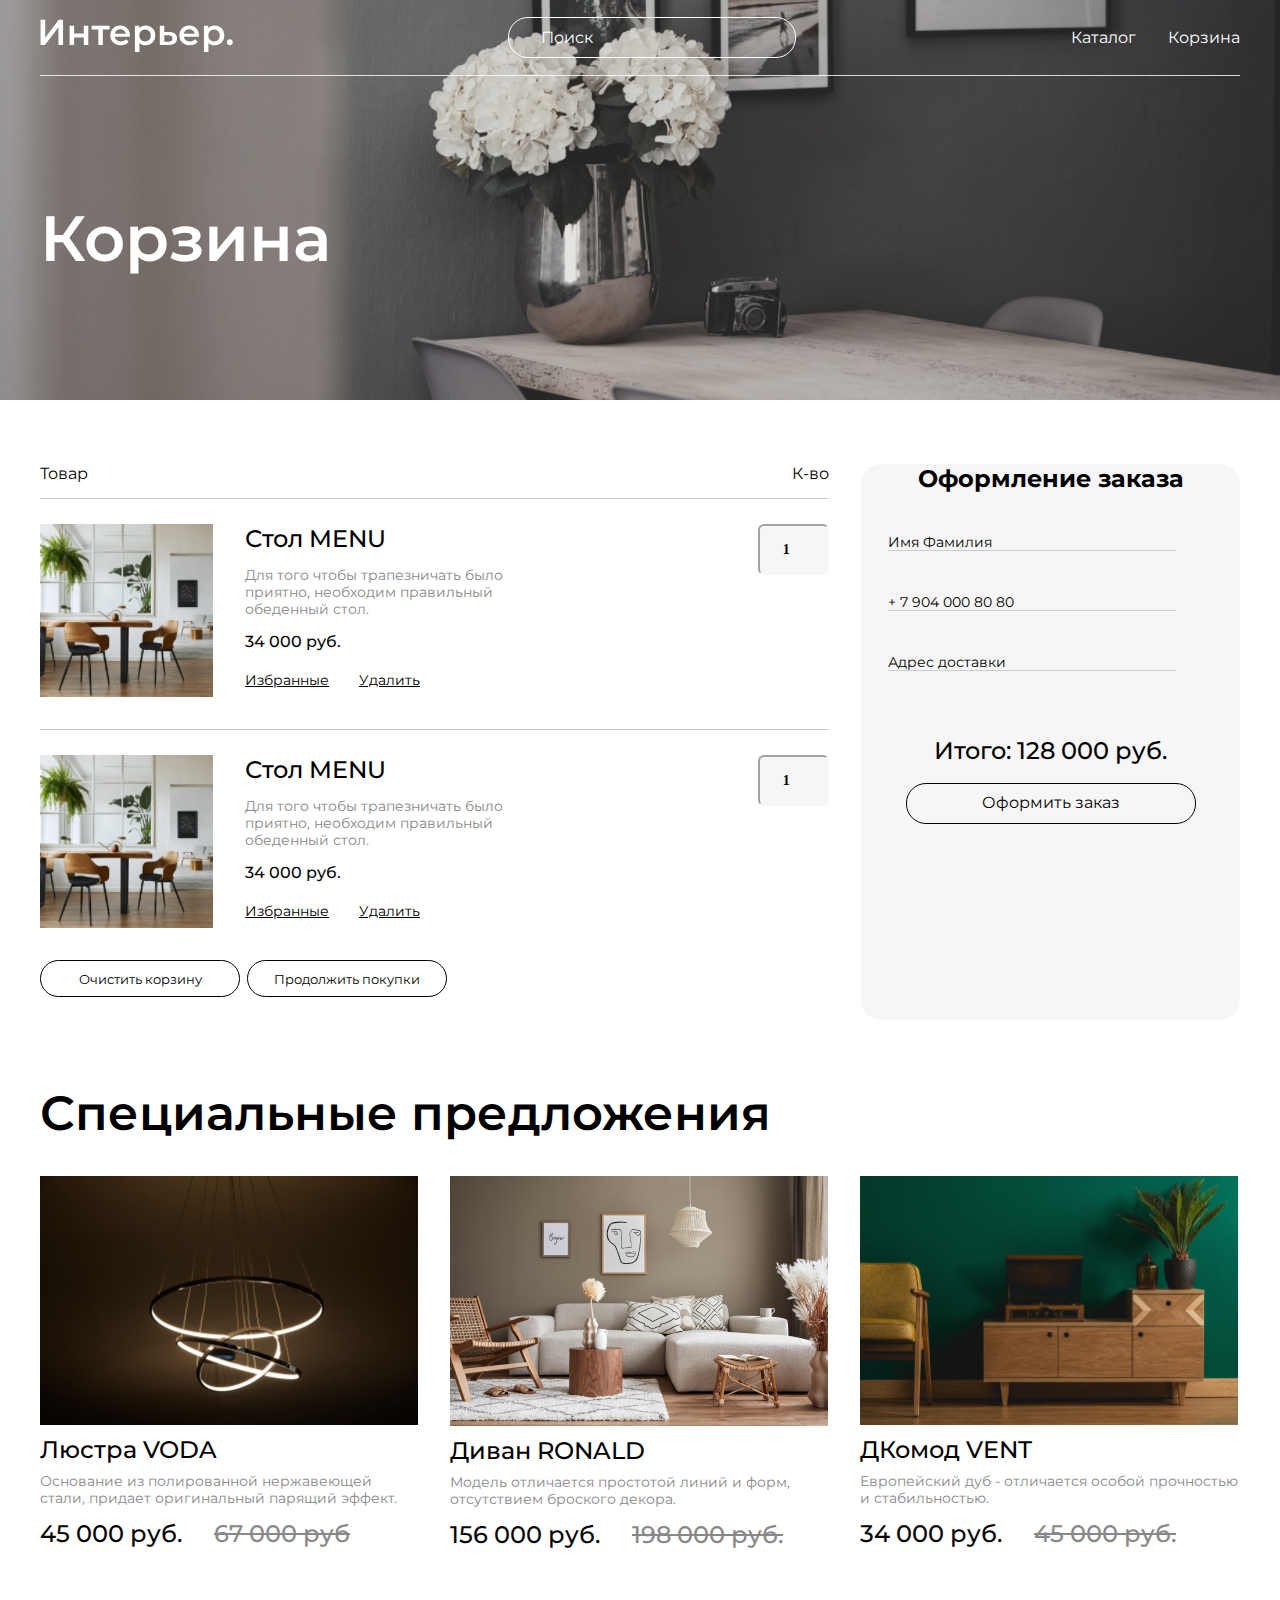
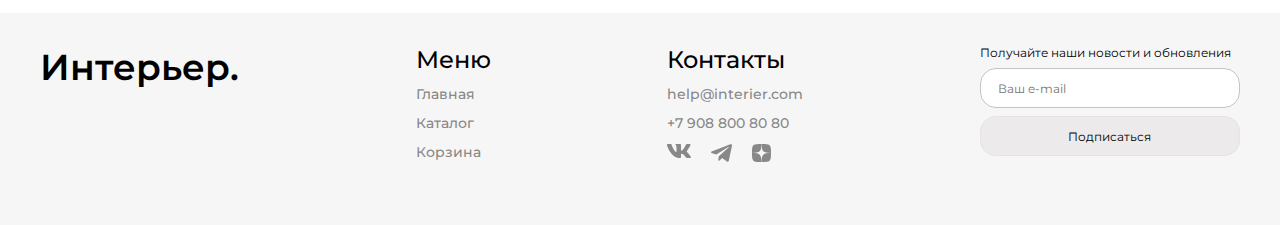
==== cart.html @ f1b08f19 "site1" ====
<!DOCTYPE html>
<html lang="en">
<head>
  <meta charset="UTF-8">
  <meta name="viewport" content="width=device-width, initial-scale=1.0">
  <title>Мой сайт</title>
  <link rel="preconnect" href="https://fonts.googleapis.com">
<link rel="preconnect" href="https://fonts.gstatic.com" crossorigin>
<link href="https://fonts.googleapis.com/css2?family=Montserrat:ital,wght@0,100..900;1,100..900&display=swap" rel="stylesheet">
  <link rel="stylesheet" href="style.css">
</head>
<body>
  <div class="top-cart center">     
    <header class="header"> 
    <a class="logo" href="index.html"><img src="img/logo.svg" alt="logo"></a> 
    <input placeholder="Поиск" class="header__input" type="text"> 
    <nav>
        <ul class="top__menu">
            <li><a class="menu__link" href="catalog.html">Каталог</a></li>
            <li><a class="menu__link" href="cart.html">Корзина</a></li>
        </ul>
    </nav>
    <div class="menu-mobile">
      <a href="#"><svg width="20" height="19" viewBox="0 0 20 19" fill="none" xmlns="http://www.w3.org/2000/svg">
        <g clip-path="url(#clip0_310_627)">
        <path d="M5.7515 2.99141C4.59282 4.14838 3.91891 5.70363 3.86709 7.34023C3.81528 8.97682 4.38946 10.5716 5.47264 11.7995C6.55581 13.0275 8.06645 13.7962 9.69672 13.9491C11.2973 14.0991 12.8949 13.6444 14.1757 12.6766L17.5069 16.0085L17.5069 16.0085C17.5897 16.0914 17.6881 16.1571 17.7963 16.2019C17.9046 16.2468 18.0206 16.2698 18.1377 16.2698C18.2549 16.2698 18.3709 16.2468 18.4791 16.2019C18.5873 16.1571 18.6857 16.0914 18.7685 16.0085C18.8514 15.9257 18.9171 15.8274 18.9619 15.7191C19.0068 15.6109 19.0298 15.4949 19.0298 15.3777C19.0298 15.2606 19.0068 15.1446 18.9619 15.0363C18.9171 14.9281 18.8514 14.8298 18.7685 14.7469L18.7685 14.7469L15.4368 11.416C16.4021 10.135 16.8547 8.53846 16.7038 6.93943C16.5501 5.31054 15.7816 3.80139 14.5547 2.719C13.3277 1.63662 11.7345 1.06232 10.0992 1.11292C8.46381 1.16352 6.90917 1.83523 5.7515 2.99141ZM5.7515 2.99141L5.82216 3.06217L5.7515 2.99141ZM13.5895 4.25366C14.0271 4.68416 14.3751 5.19703 14.6135 5.76269C14.8518 6.32835 14.9758 6.93561 14.9783 7.54944C14.9808 8.16327 14.8618 8.77152 14.628 9.3391C14.3943 9.90669 14.0505 10.4224 13.6164 10.8564C13.1824 11.2905 12.6667 11.6343 12.0991 11.868C11.5315 12.1018 10.9233 12.2208 10.3094 12.2183C9.6956 12.2158 9.08834 12.0918 8.52268 11.8535C7.95702 11.6151 7.44415 11.2671 7.01365 10.8295C6.15334 9.95509 5.67341 8.77613 5.6784 7.54944C5.6834 6.32275 6.17291 5.14773 7.04032 4.28033C7.90772 3.41292 9.08274 2.92341 10.3094 2.91841C11.5361 2.91342 12.7151 3.39335 13.5895 4.25366Z" fill="white" stroke="white" stroke-width="0.2"/>
        </g>
        <defs>
        <clipPath id="clip0_310_627">
        <rect width="19" height="19" fill="white" transform="translate(0.800537)"/>
        </clipPath>
        </defs>
        </svg>
        </a>
      <a href="catalog.html"><svg width="20" height="21" viewBox="0 0 20 21" fill="none" xmlns="http://www.w3.org/2000/svg">
        <rect x="0.800537" y="0.900024" width="4.57143" height="4.57143" fill="white"/>
        <rect x="0.800537" y="8.21436" width="4.57143" height="4.57143" fill="white"/>
        <rect x="0.800537" y="15.5286" width="4.57143" height="4.57143" fill="white"/>
        <rect x="8.11401" y="8.21436" width="4.57143" height="4.57143" fill="white"/>
        <rect x="8.11401" y="15.5286" width="4.57143" height="4.57143" fill="white"/>
        <rect x="8.11401" y="0.900024" width="4.57143" height="4.57143" fill="white"/>
        <rect x="15.4285" y="8.21436" width="4.57143" height="4.57143" fill="white"/>
        <rect x="15.4285" y="15.5286" width="4.57143" height="4.57143" fill="white"/>
        <rect x="15.4285" y="0.900024" width="4.57143" height="4.57143" fill="white"/>
        </svg>
        </a>
      <a href="cart.html"><svg width="25" height="25" viewBox="0 0 25 25" fill="none" xmlns="http://www.w3.org/2000/svg">
        <path d="M14.5834 20.8333C15.1359 20.8333 15.6658 20.6138 16.0566 20.2231C16.4473 19.8324 16.6667 19.3025 16.6667 18.75C16.6667 18.1974 16.4473 17.6675 16.0566 17.2768C15.6658 16.8861 15.1359 16.6666 14.5834 16.6666C14.0309 16.6666 13.501 16.8861 13.1103 17.2768C12.7196 17.6675 12.5001 18.1974 12.5001 18.75C12.5001 19.3025 12.7196 19.8324 13.1103 20.2231C13.501 20.6138 14.0309 20.8333 14.5834 20.8333ZM7.29174 20.8333C7.84428 20.8333 8.37418 20.6138 8.76488 20.2231C9.15558 19.8324 9.37508 19.3025 9.37508 18.75C9.37508 18.1974 9.15558 17.6675 8.76488 17.2768C8.37418 16.8861 7.84428 16.6666 7.29174 16.6666C6.73921 16.6666 6.20931 16.8861 5.81861 17.2768C5.4279 17.6675 5.20841 18.1974 5.20841 18.75C5.20841 19.3025 5.4279 19.8324 5.81861 20.2231C6.20931 20.6138 6.73921 20.8333 7.29174 20.8333ZM20.873 6.16975C21.133 6.16136 21.3796 6.05217 21.5606 5.86525C21.7416 5.67834 21.8428 5.42836 21.8428 5.16819C21.8428 4.90801 21.7416 4.65804 21.5606 4.47112C21.3796 4.28421 21.133 4.17501 20.873 4.16663H19.674C18.7345 4.16663 17.922 4.81871 17.7178 5.73538L16.4126 11.6125C16.2084 12.5291 15.3959 13.1812 14.4563 13.1812H6.63133L5.12924 7.17079H14.8636C15.1212 7.15904 15.3644 7.04844 15.5425 6.86199C15.7206 6.67555 15.82 6.42761 15.82 6.16975C15.82 5.91189 15.7206 5.66395 15.5425 5.47751C15.3644 5.29106 15.1212 5.18046 14.8636 5.16871H5.12924C4.82473 5.16862 4.5242 5.23796 4.25051 5.37145C3.97682 5.50495 3.73716 5.69909 3.54976 5.93911C3.36236 6.17913 3.23215 6.45872 3.16903 6.75662C3.10591 7.05452 3.11154 7.36289 3.1855 7.65829L4.68758 13.6666C4.79586 14.1002 5.046 14.485 5.39821 14.7601C5.75042 15.0351 6.18447 15.1844 6.63133 15.1843H14.4563C15.368 15.1845 16.2524 14.8736 16.9636 14.3032C17.6748 13.7327 18.1701 12.9368 18.3678 12.0468L19.674 6.16975H20.873Z" fill="white"/>
        </svg>
        </a>
    </div> 
 </header>
<h1 class="heading-big">Корзина</h1>  
</div>
<div class="cart center">
  <div class="cart__content">
    <div class="cart__name-box">
      <p class="cart__name">Товар</p>
    <p class="cart__name">К-во</p>
    </div>

<div class="cart__item">
      <div class="cart__left">
        <img class="cart__img" src="img/cart-item.jpeg" alt="cart-item">
        <div class="cart__info">
          <h4>Стол MENU</h4>
          <p class="cart__text">Для того чтобы трапезничать было приятно, необходим правильный обеденный стол.</p>
          <p class="cart__price">34 000 руб.</p>      
<div class="cart__link-box">
  <a class="cart__link-text" href="#">Избранные</a>
  <a class="cart__link-text" href="#">Удалить</a>
</div>
</div>

      </div>
      <input class="cart__input" type="number" value="1" min="1">
</div>

<div class="cart__item">
<div class="cart__left">
        <img class="cart__img" src="img/cart-item.jpeg" alt="cart-item">
    <div class="cart__info">
          <h4>Стол MENU</h4>
          <p class="cart__text">Для того чтобы трапезничать было приятно, необходим правильный обеденный стол.</p>
          <p class="cart__price">34 000 руб.</p>
        
<div class="cart__link-box">
  <a class="cart__link-text" href="#">Избранные</a>
  <a class="cart__link-text" href="#">Удалить</a>
</div>
    </div>
</div>

      <input class="cart__input" type="number" value="1" min="1">
</div>
     <div class="cart__button-box-left">
     <button class="cart__button-left">Очистить корзину</button><button class="cart__button-left button-right">Продолжить покупки</button>
     </div>
  </div>
  <div class="cart__form center">
    <div class="cart__text">
    <h3 class="cart__form-bigtext">Оформление заказа</h3>
  </div>
    <div class="cart__reg center">
      <input placeholder="Имя Фамилия" class="cart__input-reg" type="text"> 
      <input placeholder="+ 7 904 000 80 80" class="cart__input-reg" type="tel"> 
      <input placeholder="Адрес доставки" class="cart__input-reg" type="text"> 

  </div>
  <div class="cart__summa">
    <p>Итого: 128 000 руб.</p>
    <button class="cart__button-form">Оформить заказ</button>
  </div>
  </div>
</div>     
    <div class="special center">
      <h2 class="special__title">Специальные предложения</h2> 
      <section class="products">
      <article class="product">
        <img src="img/product1.jpg" alt="product1">
        <a class="special__link" href="product1.html">Люстра VODA</a>
        <p class="special__text">Основание из полированной нержавеющей стали, придает оригинальный парящий эффект.</p>
        <section class="prices">
        <p class="price_special">45 000 руб.</p>
        <p class="price">67 000 руб</p>
      </section>
      </article>  
      <article class="product">
        <img src="img/product2.jpg" alt="product2">
        <a class="special__link" href="product2.html">Диван RONALD</a>
        <p class="special__text">Модель отличается простотой линий и форм, отсутствием броского декора.</p>
        <section class="prices">
        <p class="price_special">156 000 руб.</p>
        <p class="price">198 000 руб.</p>
      </section>
      </article>  
      <article class="product">
        <img src="img/product3.jpg" alt="product3">
        <a class="special__link" href="product2.html">ДКомод VENT</a>
        <p class="special__text">Европейский дуб - отличается особой прочностью и стабильностью.</p>
        <section class="prices">
        <p class="price_special">34 000 руб.</p>
        <p class="price">45 000 руб.</p>
      </section>
      </article>  
    </section>
    </div>
 <footer>
  <div class="footer center">
       <section class="footer__logo">
        <a class="footer__logo_link" href="index.html">Интерьер.</a>
       </section>     
       <nav class="footer__menu">
      <h4 id="menu">Меню</h4>
    <ul>
    <li class="footer__menu_link"><a class="menu__link_footer" href="index.html">Главная</a></li>
    <li class="footer__menu_link"><a class="menu__link_footer" href="catalog.html">Каталог</a></li>
    <li class="footer__menu_link"><a class="menu__link_footer" href="basket.html">Корзина</a></li>
 </ul>
 </nav>
  <nav class="footer__contact">
    <h4>Контакты</h4>
    <a class="contact" href="mailto:help@interier.com">help@interier.com</a>
    <a class="contact" href="tel:+79088008080">+7 908 800 80 80</a>
    <nav class="footer__contact_social">
    <a class="contact" href="http://vk.com"><img src="img/vk.svg" alt="vk" ></a>
    <a class="contact" href="http://t.me"><img src="img/telegram.svg" alt="telegram"></a>
    <a class="contact" href="http://dzen.ru"><img src="img/dzen.svg" alt="dzen"></a>
  </nav>
    </nav>
    
    <nav class="footer__button">
      <form class="footer__text" action="button">Получайте наши новости и обновления</form>
      <input placeholder="Ваш e-mail" class="footer__input_mail" type="email"> 
      <button class="button">Подписаться</button>
      </nav> 
  </div>
 </footer>
</body>
</html>
---- style.css ----
* {
  margin: 0;
  padding: 0;
  box-sizing: border-box;
}

a {
  text-decoration: none;
  font-family: Montserrat;
}

a.menu:hover {
  text-decoration: underline;
  font-family: Montserrat;
}

.header {
  height: 76px;
  display: flex;
  justify-content: space-between;
  border-bottom: 0.5px solid rgba(255, 255, 255, 0.8);
  align-items: center;
}

.center {
  padding-left: calc(50% - 600px);
  padding-right: calc(50% - 600px);
}

body {
  font-family: "Montserrat", sans-serif;
  font-optical-sizing: auto;
  font-style: normal;
}

.top {
  height: 735px;
  background-image: url(img/topback.jpg);
  background-repeat: no-repeat;
  background-position: center;
  background-size: cover;
  text-decoration-color: #FFFFFF;
}
.top__menu {
  display: flex;
  gap: 32px;
}
.top__title {
  color: #FFFFFF;
  margin-top: 64px;
  margin-bottom: 16px;
  font-weight: 600;
  font-size: 64px;
  line-height: 70px;
  font-size: 64px;
  font-weight: 600;
  line-height: 70px;
  text-align: left;
  text-underline-position: from-font;
  -webkit-text-decoration-skip-ink: none;
          text-decoration-skip-ink: none;
}
.top__text {
  color: #FFFFFF;
  margin-bottom: 16px;
  font-size: 24px;
  line-height: 32px;
}
.top__link {
  color: #FFFFFF;
}

.menu-mobile {
  display: none;
}

h1.top__catalog_title {
  color: rgb(255, 255, 255);
  font-family: Montserrat;
  font-size: 64px;
  font-weight: 600;
  line-height: 70px;
  letter-spacing: 0%;
  text-align: left;
}

.header__input {
  width: 288px;
  height: 41px;
  gap: 0px;
  border-radius: 20px;
  border: 16px 0px 16px 0px;
  opacity: 0px;
  background-color: transparent;
  box-sizing: border-box;
  border: 1px solid rgb(255, 255, 255);
  padding-left: 32px;
  padding-right: 32px;
  margin-top: 16px;
  margin-bottom: 16px;
  font-weight: 400;
  font-size: 16px;
  line-height: 19.5px;
  letter-spacing: 0%;
  text-align: left;
  font: inherit;
  outline: none;
  font-family: Montserrat;
}

.header__input::-moz-placeholder {
  color: #FFFFFF;
}

.header__input::placeholder {
  color: #FFFFFF;
}

.menu {
  text-decoration: none;
  font-size: 16px;
  line-height: 20px;
}

.menu__link {
  color: rgb(255, 255, 255);
  font-family: Montserrat;
  font-size: 16px;
  font-weight: 400;
  line-height: 20px;
  letter-spacing: 0%;
  text-align: left;
}

.option {
  margin-bottom: 41px;
  display: flex;
  justify-content: space-between;
}

.guide {
  display: flex;
  gap: 10px;
  color: rgb(0, 0, 0);
  font-family: Montserrat;
  font-size: 16px;
  font-weight: 400;
  line-height: 32px;
  letter-spacing: 0%;
  text-align: left;
}

a.guide_link {
  color: rgb(0, 0, 0);
  font-family: Montserrat;
  font-size: 16px;
  font-weight: 400;
  line-height: 32px;
  letter-spacing: 0%;
  text-align: left;
  display: flex;
}

.option__filter {
  display: flex;
  gap: 10px;
}

.product__filter {
  -webkit-appearance: none;
  -moz-appearance: none;
       appearance: none;
  box-sizing: border-box;
  border: 1px solid rgb(196, 196, 196);
  border-radius: 20px;
  padding-left: 23px;
  padding-right: 23px;
  font-family: inherit;
  font-size: 16px;
  font-weight: 500;
  line-height: 20px;
  width: 182px;
  background-image: url(img/arrow.svg);
  background-repeat: no-repeat;
  background-position: right 20px center;
  width: 182px;
  height: 40px;
}

.product__filter1 {
  -webkit-appearance: none;
  -moz-appearance: none;
       appearance: none;
  box-sizing: border-box;
  border: 1px solid rgb(196, 196, 196);
  border-radius: 20px;
  padding-left: 23px;
  padding-right: 23px;
  font-family: inherit;
  font-size: 16px;
  font-weight: 500;
  line-height: 20px;
  width: 182px;
  background-image: url(img/arrow.svg);
  background-repeat: no-repeat;
  background-position: right 20px center;
  width: 227px;
  height: 40px;
}

.cards {
  position: relative;
}

.icon-box {
  filter: drop-shadow(0px 0px 2px black);
  position: absolute;
  right: 12px;
  top: 13px;
  display: flex;
  gap: 23px;
  opacity: 0;
  transition: opacity 0.3s ease-in-out;
}

.icon_products {
  width: 24px;
  height: 24px;
}

.cards:hover .icon-box {
  opacity: 1;
}

.icon_products {
  cursor: pointer;
}

.special {
  margin-top: 64px;
}

.products {
  display: flex;
  gap: 32px;
  flex-wrap: wrap;
}

.product {
  width: 378px;
  display: flex;
  flex-direction: column;
}

.special__title {
  color: rgb(0, 0, 0);
  font-family: Montserrat;
  font-size: 48px;
  font-weight: 600;
  line-height: 59px;
  letter-spacing: 0%;
  text-align: left;
  margin-bottom: 33px;
}

.special__text {
  font-size: 14px;
  line-height: 17px;
  color: #888888;
  margin-bottom: 12px;
  font-family: Montserrat;
}

.special__link {
  color: rgb(0, 0, 0);
  font-family: Montserrat;
  font-size: 24px;
  font-weight: 500;
  line-height: 29px;
  letter-spacing: 0%;
  text-align: left;
  margin-top: 10px;
  margin-bottom: 9px;
}

.prices {
  display: flex;
  gap: 32px;
}

.price_special {
  font-weight: 500;
  font-size: 24px;
  line-height: 29px;
  color: #050505;
  font-family: Montserrat;
}

.price {
  font-weight: 500;
  font-size: 24px;
  line-height: 29px;
  text-decoration-line: line-through;
  color: #888888;
  font-family: Montserrat;
}

.catalog {
  margin-top: 64px;
}

.catalog__title {
  color: rgb(0, 0, 0);
  font-family: Montserrat;
  font-size: 48px;
  font-weight: 600;
  line-height: 59px;
  letter-spacing: 0%;
  text-align: left;
  margin-bottom: 32px;
}

.catalog__link {
  text-decoration: none;
  color: #000000;
  font-weight: 600;
  color: rgb(0, 0, 0);
  font-family: Montserrat;
  font-size: 24px;
  font-weight: 500;
  line-height: 29px;
  letter-spacing: 0%;
  text-align: left;
  margin-top: 10px;
}

.catalog__text {
  font-size: 14px;
  line-height: 17px;
  color: #888888;
  margin-top: 8px;
  margin-bottom: 12px;
  font-family: Montserrat;
}

.catalog__price {
  font-weight: 500;
  font-size: 24px;
  line-height: 29px;
  color: #050505;
  font-family: Montserrat;
}

p.open__product {
  color: rgb(0, 0, 0);
  font-family: Montserrat;
  font-size: 16px;
  font-weight: 400;
  line-height: 24px;
  letter-spacing: 0%;
  text-align: left;
  text-decoration-line: underline;
  margin-top: 32px;
}

h2 {
  font-weight: 600;
  font-size: 48px;
  line-height: 59px;
  color: #000000;
}

h3 {
  font-weight: 500;
  font-size: 24px;
  line-height: 29px;
  color: #000000;
}

h4 {
  font-family: Montserrat;
  font-weight: 500;
  font-size: 24px;
  line-height: 29px;
  color: #000000;
}

li {
  list-style-type: none;
}

.bottom {
  margin-top: 39px;
}

.bottom-link {
  color: #000000;
  text-decoration: underline;
}

.footer {
  margin-top: 64px;
  padding-top: 32px;
  padding-bottom: 59px;
  display: flex;
  justify-content: space-between;
  background: rgb(247, 246, 246);
}

.footer__logo_link {
  color: rgb(0, 0, 0);
  font-family: Montserrat;
  font-size: 36px;
  font-weight: 600;
  line-height: 44px;
  letter-spacing: 0%;
  text-align: left;
}

.footer__menu {
  border: 1px;
  display: flex;
  flex-direction: column;
}

a.menu__link_footer:hover {
  text-decoration: underline;
  font-family: Montserrat;
}

a.menu__link_footer {
  color: #888888;
  text-decoration: none;
  font-family: Montserrat;
}

.footer__menu_link {
  font-weight: 500;
  font-size: 14px;
  line-height: 17px;
  padding-top: 12px;
  font-family: Montserrat;
}

a.contact {
  font-weight: 500;
  font-size: 14px;
  line-height: 17px;
  color: #888888;
  text-decoration: none;
  font-family: Montserrat;
}

.footer__contact {
  display: flex;
  flex-direction: column;
}

.contact {
  margin-top: 12px;
}

.footer__contact_social {
  display: flex;
  gap: 20px;
}

.footer__button {
  display: flex;
  flex-direction: column;
  width: 260px;
}

.footer__text {
  font-size: 14px;
  line-height: 16px;
  color: #000000;
  margin-bottom: 8px;
  color: rgb(0, 0, 0);
  font-family: Montserrat;
  font-size: 12px;
  font-weight: 400;
  line-height: 15px;
  letter-spacing: 0%;
  text-align: left;
}

.footer__input_mail {
  box-sizing: border-box;
  border: 1px solid rgb(196, 196, 196);
  border-radius: 16px;
  background: rgb(255, 255, 255);
  color: rgb(196, 196, 196);
  font-family: Montserrat;
  font-size: 12px;
  font-weight: 400;
  line-height: 15px;
  letter-spacing: 0%;
  text-align: left;
  box-sizing: border-box;
  border: 1px solid rgb(196, 196, 196);
  border-radius: 16px;
  background: rgb(255, 255, 255);
  height: 40px;
}

.footer__input_mail::-moz-placeholder {
  padding-left: 17px;
  padding-top: 12px;
}

.footer__input_mail::placeholder {
  padding-left: 17px;
  padding-top: 12px;
}

.button {
  margin-top: 8px;
  background: rgba(222, 215, 215, 0.41);
  border: 1px solid rgba(222, 215, 215, 0.41);
  box-sizing: border-box;
  border-radius: 16px;
  height: 40px;
  color: rgb(0, 0, 0);
  font-family: Montserrat;
  font-size: 12px;
  font-weight: 400;
  line-height: 15px;
  letter-spacing: 0%;
}

img {
  width: 100%;
}

.for__title {
  color: rgb(0, 0, 0);
  font-family: Montserrat;
  font-size: 48px;
  font-weight: 600;
  line-height: 59px;
  letter-spacing: 0%;
}

.for-box {
  padding-top: 64px;
}

.for {
  margin-top: 32px;
  display: grid;
  gap: 32px;
  grid-template-columns: repeat(12, 1fr);
}

.for__catalog {
  height: 415px;
  grid-column: span 4;
  color: rgb(255, 255, 255);
  font-family: Montserrat;
  font-size: 34px;
  font-weight: 600;
  line-height: 41px;
  letter-spacing: 0%;
  text-align: center;
  display: flex;
  justify-content: center;
  align-items: center;
}

.for__catalog_big {
  grid-column: span 6;
}

.for__catalog_1 {
  background-image: url(img/forrelax.jpeg);
}

.for__catalog_2 {
  background-image: url(img/forwork.jpeg);
}

.for__catalog_3 {
  background-image: url(img/forkitchen.jpeg);
}

.for__catalog_4 {
  background-image: url(img/forchild.jpeg);
}

.for__catalog_5 {
  background-image: url(img/forbath.jpeg);
}

.top-cart {
  height: 400px;
  background-image: url(img/topcart.jpeg);
  background-size: cover;
  background-position: center;
  background-repeat: no-repeat;
}

.heading-big {
  color: rgb(255, 255, 255);
  font-family: Montserrat;
  font-size: 64px;
  font-weight: 600;
  line-height: 70px;
  letter-spacing: 0%;
  text-align: left;
  margin-top: 127px;
}

.cart {
  display: grid;
  grid-template-columns: repeat(12, 1fr);
  gap: 32px;
  margin-top: 64px;
}
.cart__content {
  grid-column: span 8;
}
.cart__name-box {
  display: flex;
  justify-content: space-between;
  padding-bottom: 14px;
}
.cart__name {
  color: rgb(0, 0, 0);
  font-family: Montserrat;
  font-size: 16px;
  font-weight: 400;
  line-height: 20px;
  letter-spacing: 0px;
}
.cart__item {
  border-top: 0.5px solid rgb(202, 205, 216);
  padding-top: 25px;
  padding-bottom: 32px;
  display: flex;
  justify-content: space-between;
  align-items: flex-start;
}
.cart__left {
  display: flex;
  gap: 32px;
}
.cart__img {
  width: 173px;
  height: 173px;
}
.cart__info {
  width: 276px;
  display: flex;
  flex-direction: column;
  gap: 14px;
}
.cart__text {
  color: rgb(136, 136, 136);
  font-family: Montserrat;
  font-size: 14px;
  font-weight: 400;
  line-height: 17px;
  letter-spacing: 0%;
  text-align: left;
}
.cart__price {
  color: rgb(5, 5, 5);
  font-family: Montserrat;
  font-size: 16px;
  font-weight: 500;
  line-height: 20px;
  letter-spacing: 0%;
}
.cart__link-box {
  display: flex;
  gap: 30px;
}
.cart__link-text {
  text-decoration: none;
  color: rgb(0, 0, 0);
  font-family: Montserrat;
  font-size: 14px;
  font-weight: 400;
  line-height: 210%;
  letter-spacing: 0px;
  text-decoration-line: underline;
}
.cart__input {
  width: 71px;
  height: 51px;
  border-radius: 6px;
  background: rgb(247, 246, 246);
  color: rgb(0, 0, 0);
  font-family: Poppins;
  font-size: 14px;
  font-weight: 600;
  line-height: 210%;
  letter-spacing: 0px;
  display: flex;
  flex-direction: row;
  text-align: center;
  border-color: rgb(247, 246, 246);
}
.cart__button-box-left {
  display: flex;
  gap: 7px;
}
.cart__button-left {
  background-color: #fff;
  width: 200px;
  height: 37px;
  box-sizing: border-box;
  border: 1px solid rgb(0, 0, 0);
  border-radius: 50px;
  font-family: Montserrat;
}
.cart__form {
  border-radius: 20px;
  background: rgb(247, 246, 246);
  height: 556px;
  grid-column: span 4;
}
.cart__text {
  display: flex;
}
.cart__form-bigtext {
  width: 379px;
  height: 36px;
  color: rgb(0, 0, 0);
  font-family: Montserrat;
  font-size: 24px;
  font-weight: 700;
  line-height: 29px;
  letter-spacing: 0px;
  text-align: center;
}
.cart__reg {
  display: flex;
  flex-direction: column;
  gap: 44px;
  margin-top: 35px;
  padding-left: 27px;
  padding-right: 64px;
}
.cart__input-reg {
  border-style: none;
  background-color: transparent;
  border-bottom: 1px solid rgb(202, 205, 216);
  outline: none;
  border-radius: 0px;
}
.cart__input-reg::-moz-placeholder {
  color: rgb(0, 0, 0);
  font-family: Montserrat;
  font-size: 14px;
  font-weight: 400;
  line-height: 17px;
  letter-spacing: 0px;
  text-decoration-color: black;
}
.cart__input-reg::placeholder {
  color: rgb(0, 0, 0);
  font-family: Montserrat;
  font-size: 14px;
  font-weight: 400;
  line-height: 17px;
  letter-spacing: 0px;
  text-decoration-color: black;
}
.cart__summa {
  display: flex;
  flex-direction: column;
  align-items: center;
  color: rgb(0, 0, 0);
  font-family: Montserrat;
  font-size: 24px;
  font-weight: 500;
  line-height: 29px;
  letter-spacing: 0px;
  text-align: center;
  margin-top: 64.5px;
}
.cart__button-form {
  width: 290px;
  height: 41px;
  box-sizing: border-box;
  border: 1px solid rgb(4, 4, 4);
  border-radius: 20px;
  margin-top: 18px;
  background: rgb(247, 246, 246);
  font-family: Montserrat;
  font-size: 16px;
  font-weight: 400;
  line-height: 20px;
  letter-spacing: 0px;
  text-align: center;
}

.body {
  font-family: "Montserrat", sans-serif;
}

.catalog-top {
  height: 400px;
  background-image: url(img/top_catalog.jpeg);
  background-repeat: no-repeat;
  background-position: center;
  background-size: cover;
  text-decoration-color: #FFFFFF;
}
.catalog-top__header {
  height: 76px;
  display: flex;
  justify-content: space-between;
  border-bottom: 0.5px solid rgba(255, 255, 255, 0.8);
  align-items: center;
}
.catalog-top__menu {
  display: flex;
  gap: 32px;
}
.catalog-top__content {
  margin-top: 128px;
}
.catalog-top__title {
  color: rgb(255, 255, 255);
  font-family: Montserrat;
  font-size: 64px;
  font-weight: 600;
  line-height: 70px;
  letter-spacing: 0%;
  text-align: left;
}
.catalog-top__menu-link {
  text-decoration: none;
  color: rgb(255, 255, 255);
  font-size: 16px;
  line-height: 24px;
  width: Hug 170px px;
  height: Hug 20px px;
}
.catalog-top__input {
  width: 288px;
  height: 41px;
  gap: 0px;
  border-radius: 20px;
  border: 16px 0px 16px 0px;
  opacity: 0px;
  background-color: transparent;
  box-sizing: border-box;
  border: 1px solid rgb(255, 255, 255);
  padding-left: 32px;
  padding-right: 32px;
  margin-top: 16px;
  margin-bottom: 16px;
  font-weight: 400;
  font-size: 16px;
  line-height: 19.5px;
  letter-spacing: 0%;
  text-align: left;
  font: inherit;
  outline: none;
}
.catalog-top__input::-moz-placeholder {
  color: #FFFFFF;
}
.catalog-top__input::placeholder {
  color: #FFFFFF;
}
.catalog-top .__title {
  color: rgb(0, 0, 0);
  font-family: Montserrat;
  font-size: 48px;
  font-weight: 600;
  line-height: 59px;
  letter-spacing: 0%;
  text-align: left;
}

.catalog {
  margin-top: 64px;
}
.catalog__products {
  display: flex;
  gap: 32px;
  flex-wrap: wrap;
}
.catalog__cards {
  position: relative;
}
.catalog__product {
  width: 378px;
  display: flex;
  flex-direction: column;
}
.catalog__price {
  font-weight: 500;
  font-size: 24px;
  line-height: 29px;
  color: #050505;
}
.catalog__text {
  font-size: 14px;
  line-height: 17px;
  color: #888888;
  margin-top: 8px;
  margin-bottom: 12px;
}
.catalog__link {
  text-decoration: none;
  color: #000000;
  font-weight: 600;
  color: rgb(0, 0, 0);
  font-family: Montserrat;
  font-size: 24px;
  font-weight: 500;
  line-height: 29px;
  letter-spacing: 0%;
  text-align: left;
}

.option {
  margin-bottom: 41px;
  display: flex;
  justify-content: space-between;
}

.guide {
  display: flex;
  gap: 10px;
  color: rgb(0, 0, 0);
  font-family: Montserrat;
  font-size: 16px;
  font-weight: 400;
  line-height: 32px;
  letter-spacing: 0%;
  text-align: left;
}

a.guide_link {
  color: rgb(0, 0, 0);
  font-family: Montserrat;
  font-size: 16px;
  font-weight: 400;
  line-height: 32px;
  letter-spacing: 0%;
  text-align: left;
  display: flex;
}

.option__filter {
  display: flex;
  gap: 10px;
}

.product__filter1 {
  -webkit-appearance: none;
  -moz-appearance: none;
       appearance: none;
  box-sizing: border-box;
  border: 1px solid rgb(196, 196, 196);
  border-radius: 20px;
  padding-left: 23px;
  padding-right: 23px;
  font-family: inherit;
  font-size: 16px;
  font-weight: 500;
  line-height: 20px;
  width: 182px;
  background-image: url(img/arrow.svg);
  background-repeat: no-repeat;
  background-position: right 20px center;
  width: 227px;
  height: 40px;
  color: rgb(0, 0, 0);
  font-family: Montserrat;
  font-size: 16px;
  font-weight: 500;
  line-height: 20px;
  letter-spacing: 0%;
  text-align: left;
}

.icon-box {
  filter: drop-shadow(0px 0px 2px black);
  position: absolute;
  right: 12px;
  top: 13px;
  display: flex;
  gap: 23px;
  opacity: 0;
  transition: opacity 0.3s ease-in-out;
}

.icon_products {
  width: 24px;
  height: 24px;
}

.cards:hover .icon-box {
  opacity: 1;
}

.icon_products {
  cursor: pointer;
}

p.open__product {
  color: rgb(0, 0, 0);
  font-family: Montserrat;
  font-size: 16px;
  font-weight: 400;
  line-height: 24px;
  letter-spacing: 0%;
  text-align: left;
  text-decoration-line: underline;
  margin-top: 32px;
}

h2 {
  font-weight: 600;
  font-size: 48px;
  line-height: 59px;
  color: #000000;
}

h3 {
  font-weight: 500;
  font-size: 24px;
  line-height: 29px;
  color: #000000;
}

h4 {
  font-weight: 500;
  font-size: 24px;
  line-height: 29px;
  color: #000000;
}

li {
  list-style-type: none;
}

summary {
  display: block;
}

summary::-webkit-details-marker {
  display: none;
}

.product__filter {
  -webkit-appearance: none;
  -moz-appearance: none;
       appearance: none;
  box-sizing: border-box;
  border: 1px solid rgb(196, 196, 196);
  border-radius: 20px;
  padding-top: 9px;
  padding-left: 23px;
  padding-right: 23px;
  font-family: inherit;
  font-size: 16px;
  font-weight: 500;
  line-height: 20px;
  width: 182px;
  background-image: url(img/arrow.svg);
  background-repeat: no-repeat;
  background-position: right 20px center;
  width: 182px;
  height: 40px;
  font-weight: 500;
  text-align: start;
  color: rgb(0, 0, 0);
  font-family: Montserrat;
  font-size: 16px;
  font-weight: 500;
  line-height: 20px;
  letter-spacing: 0%;
  text-align: left;
}

.filtering-form {
  position: absolute;
  height: 548px;
  width: 542px;
  top: calc(100% + 14px);
  right: 0;
  display: flex;
  flex-direction: row;
  justify-content: flex-start;
  align-items: flex-start;
  gap: 10px;
  background-color: #FFFFFF;
  box-shadow: 0px 4px 67px -12px rgba(0, 0, 0, 0.32);
  padding: 40px 48px 40px 48px;
  z-index: 10;
}

.filter-button-wrapper {
  margin: 0;
  padding: 0;
  position: relative;
  width: 100%;
  display: flex;
  justify-content: flex-end;
  box-sizing: border-box;
  width: 182px;
  height: 40px;
  border-radius: 20px;
  min-height: 40px;
  font: inherit;
  cursor: pointer;
  background-color: #FFFFFF;
}

.filtering-form__content-wrapper {
  display: flex;
  flex-direction: column;
  flex-wrap: wrap;
  gap: 32px 65px;
  max-height: 548px;
  width: 445.5px;
  height: 468px;
}

.filtering-form__fieldset {
  display: flex;
  flex-direction: column;
  gap: 16px;
  padding: 0;
  border: none;
}

.filtering-form__fieldset--type {
  padding-right: 40px;
}

.filtering-form__legend {
  font-size: 16px;
  font-weight: 500;
  margin-bottom: 16px;
}

.filtering-form__button {
  margin: 0;
  padding: 0;
  align-self: flex-end;
  max-width: 190px;
  position: relative;
  width: 190px;
  height: 40px;
  display: flex;
  flex-direction: row;
  justify-content: center;
  align-items: center;
  gap: 10px;
  padding: 10px 76px 10px 76px;
  box-sizing: border-box;
  border: 1px solid #000000;
  border-radius: 20px;
  min-height: 40px;
  font: inherit;
  padding: 10px 23px;
  cursor: pointer;
  background-color: #FFFFFF;
}

.radio {
  display: flex;
  align-items: center;
  gap: 10px;
}

.radio__input {
  display: none;
}

.radio__label {
  display: flex;
  align-items: center;
  cursor: pointer;
  position: relative;
  padding-left: 30px;
  font-size: 14px;
}

.radio__label::before {
  content: "";
  width: 14px;
  height: 14px;
  border: 1px solid #888888;
  border-radius: 50%;
  position: absolute;
  left: 0;
  background-color: #FFFFFF;
}

.radio__input:checked + .radio__label::before {
  border-color: #000000;
  background-image: url("data:image/svg+xml,%3Csvg width='8' height='8' viewBox='0 0 8 8' fill='none' xmlns='http://www.w3.org/2000/svg'%3E%3Cpath d='M1 3L4.5 6.5L7.5 0.5' stroke='black'/%3E%3C/svg%3E%0A");
  background-repeat: no-repeat;
  background-position: center;
}

.range {
  display: flex;
  flex-direction: column;
  gap: 14px;
}

.range__input {
  width: 190px;
  height: 10px;
  overflow: hidden;
  outline: none;
}

.range__input,
.range__input::-webkit-slider-runnable-track,
.range__input::-webkit-slider-thumb {
  -webkit-appearance: none;
  background: none;
}

.range__input::-webkit-slider-runnable-track {
  width: 200px;
  height: 1px;
  background: #000;
}

.range__input:nth-child(2)::-webkit-slider-runnable-track {
  background: none;
}

.range__input::-webkit-slider-thumb {
  position: relative;
  height: 8px;
  width: 8px;
  margin-top: -4px;
  background: #000;
  border: 1px solid #000;
  border-radius: 25px;
  cursor: pointer;
  z-index: 1;
}

.range__input::-webkit-slider-thumb:active {
  cursor: grabbing;
}

.range__input:nth-child(1)::-webkit-slider-thumb {
  z-index: 2;
}

.range__slider {
  font-family: sans-serif;
  font-size: 14px;
  position: relative;
  height: 20px;
  width: 210px;
  display: inline-block;
  margin-top: -5px;
}

.range__slider input {
  position: absolute;
}

.colour-options {
  display: flex;
  flex-wrap: wrap;
  max-width: 190px;
  gap: 14px;
}

.color-options__checkbox {
  width: 15px;
  height: 15px;
}

.checkbox {
  display: flex;
  align-items: center;
  gap: 10px;
}

.checkbox__input {
  display: none;
}

.checkbox__label {
  display: flex;
  align-items: center;
  cursor: pointer;
  position: relative;
  padding-left: 30px;
  font-size: 14px;
}

.checkbox__label::before {
  content: "";
  display: inline-block;
  width: 14px;
  height: 14px;
  border: 1px solid #888888;
  position: absolute;
  left: 0;
  background-color: #fff;
}

.checkbox__input:checked + .checkbox__label::before {
  background-image: url("data:image/svg+xml,%3Csvg width='8' height='8' viewBox='0 0 8 8' fill='none' xmlns='http://www.w3.org/2000/svg'%3E%3Cpath d='M1 3L4.5 6.5L7.5 0.5' stroke='black'/%3E%3C/svg%3E%0A");
  background-repeat: no-repeat;
  background-position: center;
  border-color: black;
}

.checkbox__label--white::before {
  background-color: #fff;
  border-color: #080808;
}

.checkbox__label--black::before {
  background-color: #000;
  border-color: #000;
}

.checkbox__label--grey::before {
  background-color: gray;
  border-color: gray;
}

.checkbox__label--red::before {
  background-color: red;
  border-color: red;
}

.checkbox__label--orange::before {
  background-color: orange;
  border-color: orange;
}

.checkbox__label--yellow::before {
  background-color: yellow;
  border-color: yellow;
}

.checkbox__label--green::before {
  background-color: green;
  border-color: green;
}

.checkbox__label--teal::before {
  background-color: #40e0d0;
  border-color: #40e0d0;
}

.checkbox__label--light-blue::before {
  background-color: #009fe3;
  border-color: #009fe3;
}

.checkbox__label--blue::before {
  background-color: #00f;
  border-color: #00f;
}

.checkbox__label--purple::before {
  background-color: #800080;
  border-color: #800080;
}

.checkbox__label--violet::before {
  background-color: #8a2be2;
  border-color: #8a2be2;
}

.checkbox__label--lavender::before {
  background-color: #d89aff;
  border-color: #d89aff;
}

.checkbox__label--pink::before {
  background-color: #ff1493;
  border-color: #ff1493;
}

.checkbox__input:checked + .checkbox__label--black::before,
.checkbox__input:checked + .checkbox__label--blue::before,
.checkbox__input:checked + .checkbox__label--purple::before {
  background-image: url("data:image/svg+xml,%3Csvg width='10' height='8' viewBox='0 0 10 8' fill='none' xmlns='http://www.w3.org/2000/svg'%3E%3Cpath d='M1 3L4.5 6.5L9 1' stroke='white'/%3E%3C/svg%3E%0A");
}

.radio__input {
  display: none;
}

.radio__label {
  display: flex;
  align-items: center;
  cursor: pointer;
  position: relative;
  padding-left: 30px;
  font-size: 14px;
}

.radio__label::before {
  content: "";
  width: 14px;
  height: 14px;
  border: 1px solid #888888;
  border-radius: 50%;
  position: absolute;
  left: 0;
  background-color: #FFFFFF;
}

.radio__input:checked + .radio__label::before {
  border-color: #000000;
  background-image: url("data:image/svg+xml,%3Csvg width='8' height='8' viewBox='0 0 8 8' fill='none' xmlns='http://www.w3.org/2000/svg'%3E%3Cpath d='M1 3L4.5 6.5L7.5 0.5' stroke='black'/%3E%3C/svg%3E%0A");
  background-repeat: no-repeat;
  background-position: center;
}

@media (max-width: 1024px) {
  .center {
    padding-left: calc(50% - 394px);
    padding-right: calc(50% - 394px);
  }
  .for.for__catalog {
    height: 268px;
  }
  .products {
    -moz-column-gap: 29px;
         column-gap: 29px;
    row-gap: 39px;
  }
  .footer__logo_link {
    display: none;
  }
  .footer__logo {
    display: none;
  }
  .footer {
    background: rgb(247, 246, 246);
    margin-top: 64px;
    display: flex;
    flex-wrap: wrap;
    padding-top: 32px;
    padding-bottom: 59px;
    align-items: flex-start;
  }
  .footer__content {
    margin-right: auto;
  }
  .filter {
    right: 5px;
  }
  .cart {
    grid-template-columns: repeat(8, 1fr);
  }
  .cart__buttons:nth-child(2):hover {
    background: rgb(0, 0, 0);
    color: white;
  }
  .cart__form {
    margin-top: 64px;
  }
  .cart__reg {
    padding-left: 27px;
    padding-right: 61px;
  }
  .button-right {
    border-radius: 50px;
    background: rgb(0, 0, 0);
    color: rgb(255, 255, 255);
    font-family: Montserrat;
    font-size: 14px;
    font-weight: 400;
    line-height: 17px;
    letter-spacing: 0px;
    text-align: center;
  }
}
@media (max-width: 783px) {
  .center {
    padding-left: 12px;
    padding-right: 12px;
  }
  .products {
    width: 345px;
  }
  .special__text {
    width: 729px;
  }
}
@media (max-width: 767px) {
  .center {
    padding-left: 16px;
    padding-right: 16px;
  }
  .header {
    padding-top: 32px;
  }
  .header__input {
    display: none;
  }
  .top__content {
    text-align: center;
  }
  .top__title {
    width: 343px;
    height: 177px;
    font-size: 48px;
    font-weight: 600;
    line-height: 59px;
    letter-spacing: 0%;
    text-align: center;
  }
  .top__link {
    width: 343px;
    height: 24px;
    font-size: 14px;
    font-weight: 400;
    line-height: 24px;
    letter-spacing: 0%;
    text-align: center;
    text-decoration-line: underline;
  }
  .top__menu {
    display: none;
  }
  .catalog-top__menu {
    display: none;
  }
  .catalog-top__input {
    display: none;
  }
  .logo__img {
    width: 99px;
  }
  .menu-mobile {
    display: block;
    display: flex;
    gap: 32px;
  }
  .cart__form {
    width: 343px;
    height: 556px;
    border-radius: 20px;
    background: rgb(247, 246, 246);
    padding-left: 27px;
    padding-right: 28px;
  }
  .cart__form-bigtext {
    width: 343px;
    height: 36px;
    display: flex;
    justify-content: center;
    align-items: center;
    color: rgb(0, 0, 0);
    font-family: Montserrat;
    font-size: 24px;
    font-weight: 700;
    line-height: 29px;
    letter-spacing: 0px;
    text-align: center;
  }
  .for {
    grid-template-columns: repeat(4, 1fr);
    gap: 16px;
  }
  .for__title {
    font-size: 24px;
    font-weight: 600;
    line-height: 29px;
    letter-spacing: 0%;
  }
  .for__catalog {
    grid-column: 1/-1;
    height: 375px;
    font-size: 28px;
    line-height: 34px;
  }
  .for__catalog_big {
    height: 244px;
  }
  .special__title {
    width: 342.91px;
    height: 58px;
    font-size: 24px;
    font-weight: 600;
    line-height: 29px;
    letter-spacing: 0%;
  }
  .special__link {
    font-size: 18px;
    font-weight: 500;
    line-height: 22px;
    letter-spacing: 0%;
  }
  .special__text {
    width: 342.93px;
    height: 52px;
    font-size: 14px;
    font-weight: 400;
    line-height: 17px;
    letter-spacing: 0%;
  }
  .price {
    font-size: 18px;
    font-weight: 500;
    line-height: 22px;
    letter-spacing: 0%;
  }
  .price_special {
    font-size: 18px;
    font-weight: 500;
    line-height: 22px;
  }
  .footer {
    padding-bottom: 32px;
  }
  .footer__info {
    display: flex;
    gap: 100px;
    margin-bottom: 70px;
  }
  .footer__button {
    justify-content: center;
    gap: 8px;
  }
  .footer__text {
    margin: 0;
  }
  .cart__title {
    height: 58px;
    font-size: 24px;
    font-weight: 600;
    line-height: 29px;
    letter-spacing: 0%;
  }
  .cart__link {
    font-size: 18px;
    font-weight: 500;
    line-height: 22px;
    letter-spacing: 0%;
  }
  .cart__text {
    height: 52px;
    font-size: 14px;
    font-weight: 400;
    line-height: 17px;
    letter-spacing: 0%;
  }
  h4 {
    color: rgb(0, 0, 0);
    font-family: Montserrat;
    font-size: 18px;
    font-weight: 500;
    line-height: 22px;
    letter-spacing: 0px;
    text-align: left;
  }
  .cart__name-box {
    display: none;
  }
  .cart__item {
    border-top: 0.5px solid rgb(202, 205, 216);
    padding-top: 25px;
    padding-bottom: 32px;
    display: flex;
    justify-content: space-between;
    align-items: flex-start;
  }
  .cart__img {
    display: none;
  }
  .cart__info {
    height: 167px;
    display: flex;
    flex-direction: column;
    gap: 14px;
  }
  .cart__text {
    color: rgb(136, 136, 136);
    font-family: Montserrat;
    font-size: 12px;
    font-weight: 400;
    line-height: 15px;
    letter-spacing: 0%;
    text-align: left;
  }
  .cart__price {
    color: rgb(5, 5, 5);
    font-family: Montserrat;
    font-size: 14px;
    font-weight: 500;
    line-height: 17px;
    letter-spacing: 0%;
    text-align: left;
  }
  .cart__link-box {
    display: flex;
    gap: 30px;
  }
  .cart__link-text {
    text-decoration: none;
    color: rgb(0, 0, 0);
    font-family: Montserrat;
    font-size: 14px;
    font-weight: 400;
    line-height: 210%;
    letter-spacing: 0px;
    text-decoration-line: underline;
  }
  .cart__input {
    height: 51px;
    border-radius: 6px;
    background: rgb(247, 246, 246);
    color: rgb(0, 0, 0);
    font-family: Poppins;
    font-size: 14px;
    font-weight: 600;
    line-height: 210%;
    letter-spacing: 0px;
    text-align: center;
    display: flex;
    flex-direction: row;
    text-align: center;
    border-color: rgb(247, 246, 246);
  }
  .cart__button-box-left {
    display: flex;
    gap: 7px;
  }
  .cart__button-left {
    height: 37px;
    box-sizing: border-box;
    border: 1px solid rgb(0, 0, 0);
    border-radius: 50px;
  }
}/*# sourceMappingURL=style.css.map */
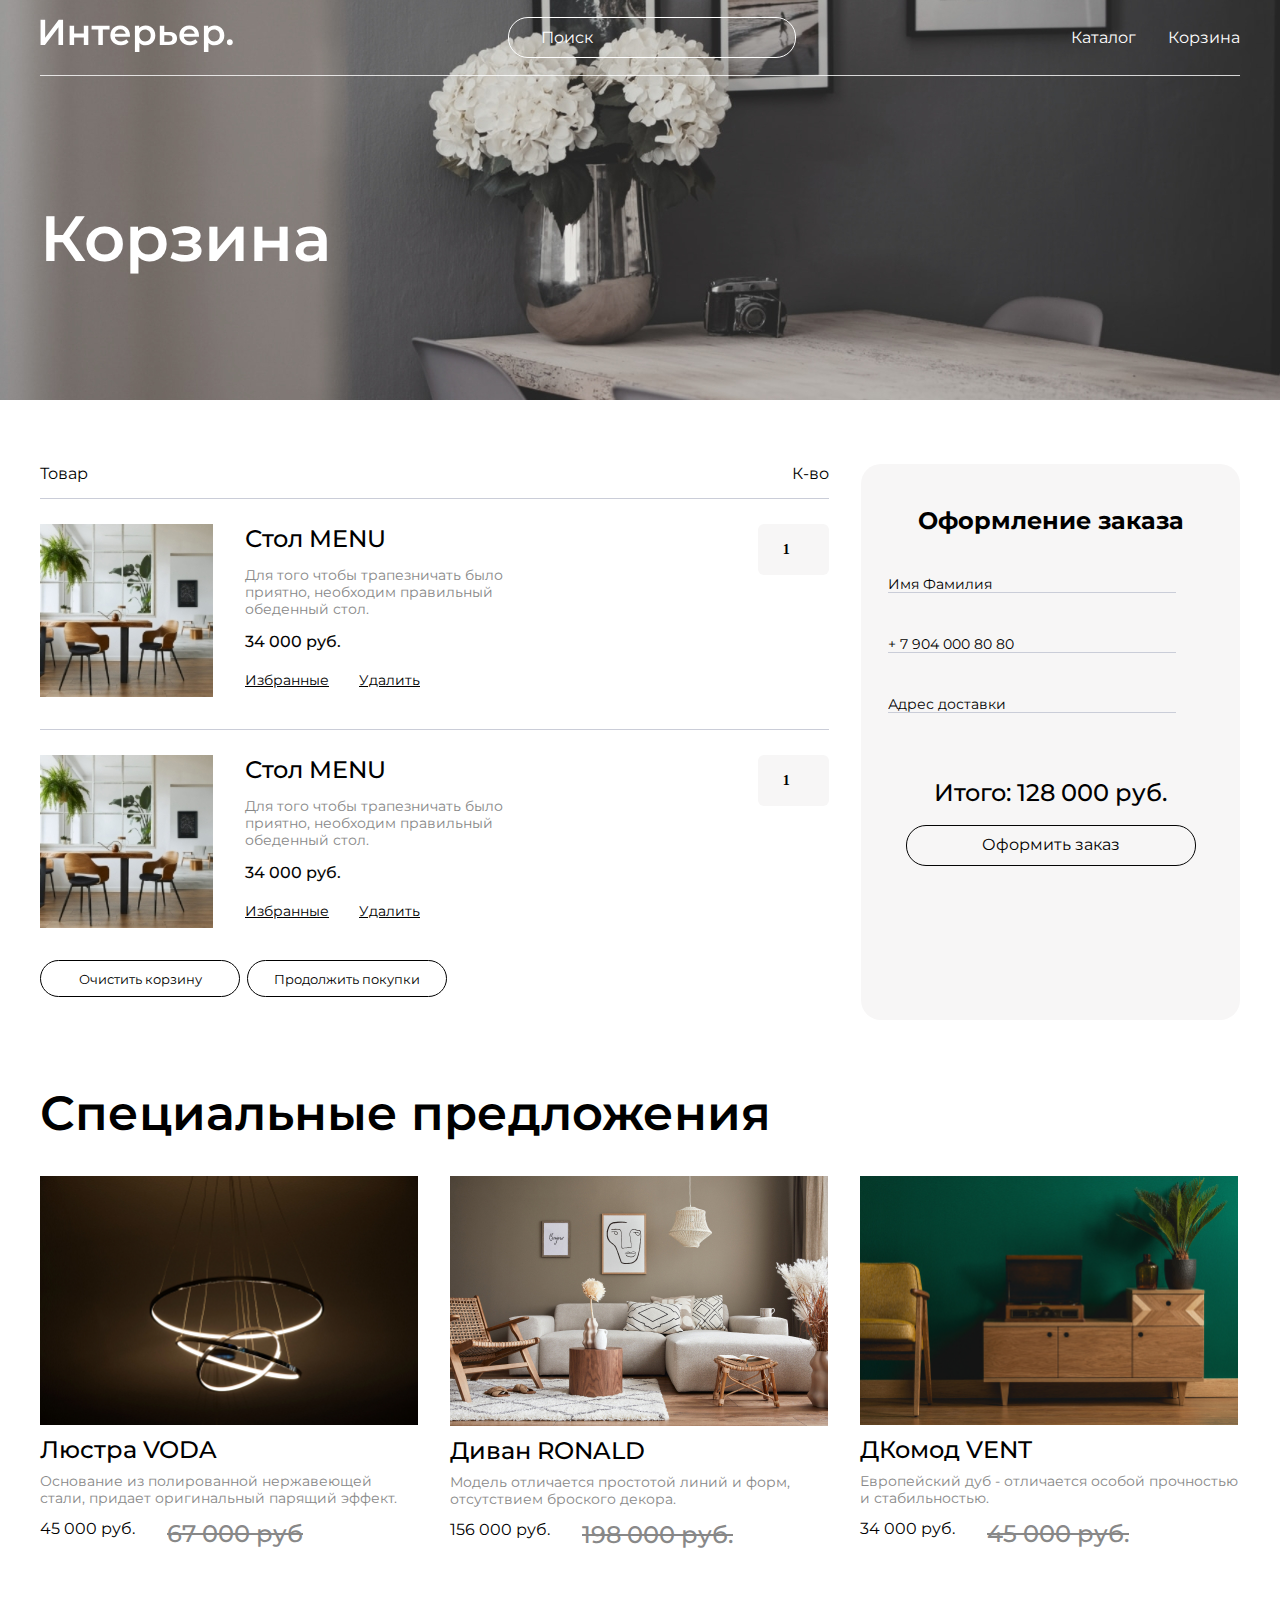
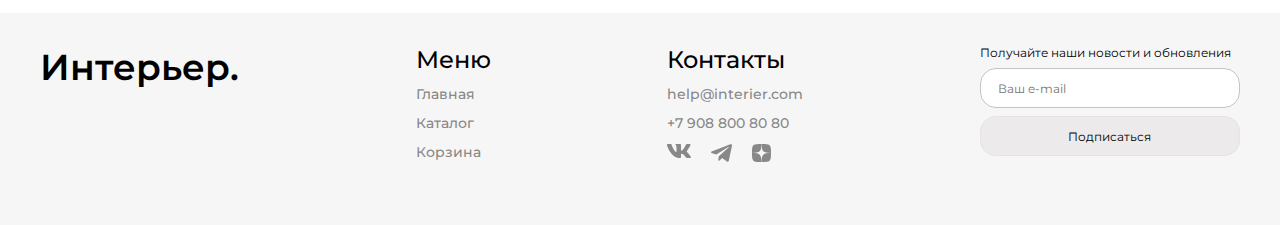
==== commit 2e4b4626: "213" ====
--- a/cart.html
+++ b/cart.html
@@ -12,44 +12,46 @@
 <body>
   <div class="top-cart center">     
     <header class="header"> 
-    <a class="logo" href="index.html"><img src="img/logo.svg" alt="logo"></a> 
-    <input placeholder="Поиск" class="header__input" type="text"> 
-    <nav>
-        <ul class="top__menu">
-            <li><a class="menu__link" href="catalog.html">Каталог</a></li>
-            <li><a class="menu__link" href="cart.html">Корзина</a></li>
-        </ul>
-    </nav>
-    <div class="menu-mobile">
-      <a href="#"><svg width="20" height="19" viewBox="0 0 20 19" fill="none" xmlns="http://www.w3.org/2000/svg">
-        <g clip-path="url(#clip0_310_627)">
-        <path d="M5.7515 2.99141C4.59282 4.14838 3.91891 5.70363 3.86709 7.34023C3.81528 8.97682 4.38946 10.5716 5.47264 11.7995C6.55581 13.0275 8.06645 13.7962 9.69672 13.9491C11.2973 14.0991 12.8949 13.6444 14.1757 12.6766L17.5069 16.0085L17.5069 16.0085C17.5897 16.0914 17.6881 16.1571 17.7963 16.2019C17.9046 16.2468 18.0206 16.2698 18.1377 16.2698C18.2549 16.2698 18.3709 16.2468 18.4791 16.2019C18.5873 16.1571 18.6857 16.0914 18.7685 16.0085C18.8514 15.9257 18.9171 15.8274 18.9619 15.7191C19.0068 15.6109 19.0298 15.4949 19.0298 15.3777C19.0298 15.2606 19.0068 15.1446 18.9619 15.0363C18.9171 14.9281 18.8514 14.8298 18.7685 14.7469L18.7685 14.7469L15.4368 11.416C16.4021 10.135 16.8547 8.53846 16.7038 6.93943C16.5501 5.31054 15.7816 3.80139 14.5547 2.719C13.3277 1.63662 11.7345 1.06232 10.0992 1.11292C8.46381 1.16352 6.90917 1.83523 5.7515 2.99141ZM5.7515 2.99141L5.82216 3.06217L5.7515 2.99141ZM13.5895 4.25366C14.0271 4.68416 14.3751 5.19703 14.6135 5.76269C14.8518 6.32835 14.9758 6.93561 14.9783 7.54944C14.9808 8.16327 14.8618 8.77152 14.628 9.3391C14.3943 9.90669 14.0505 10.4224 13.6164 10.8564C13.1824 11.2905 12.6667 11.6343 12.0991 11.868C11.5315 12.1018 10.9233 12.2208 10.3094 12.2183C9.6956 12.2158 9.08834 12.0918 8.52268 11.8535C7.95702 11.6151 7.44415 11.2671 7.01365 10.8295C6.15334 9.95509 5.67341 8.77613 5.6784 7.54944C5.6834 6.32275 6.17291 5.14773 7.04032 4.28033C7.90772 3.41292 9.08274 2.92341 10.3094 2.91841C11.5361 2.91342 12.7151 3.39335 13.5895 4.25366Z" fill="white" stroke="white" stroke-width="0.2"/>
-        </g>
-        <defs>
-        <clipPath id="clip0_310_627">
-        <rect width="19" height="19" fill="white" transform="translate(0.800537)"/>
-        </clipPath>
-        </defs>
-        </svg>
-        </a>
-      <a href="catalog.html"><svg width="20" height="21" viewBox="0 0 20 21" fill="none" xmlns="http://www.w3.org/2000/svg">
-        <rect x="0.800537" y="0.900024" width="4.57143" height="4.57143" fill="white"/>
-        <rect x="0.800537" y="8.21436" width="4.57143" height="4.57143" fill="white"/>
-        <rect x="0.800537" y="15.5286" width="4.57143" height="4.57143" fill="white"/>
-        <rect x="8.11401" y="8.21436" width="4.57143" height="4.57143" fill="white"/>
-        <rect x="8.11401" y="15.5286" width="4.57143" height="4.57143" fill="white"/>
-        <rect x="8.11401" y="0.900024" width="4.57143" height="4.57143" fill="white"/>
-        <rect x="15.4285" y="8.21436" width="4.57143" height="4.57143" fill="white"/>
-        <rect x="15.4285" y="15.5286" width="4.57143" height="4.57143" fill="white"/>
-        <rect x="15.4285" y="0.900024" width="4.57143" height="4.57143" fill="white"/>
-        </svg>
-        </a>
-      <a href="cart.html"><svg width="25" height="25" viewBox="0 0 25 25" fill="none" xmlns="http://www.w3.org/2000/svg">
-        <path d="M14.5834 20.8333C15.1359 20.8333 15.6658 20.6138 16.0566 20.2231C16.4473 19.8324 16.6667 19.3025 16.6667 18.75C16.6667 18.1974 16.4473 17.6675 16.0566 17.2768C15.6658 16.8861 15.1359 16.6666 14.5834 16.6666C14.0309 16.6666 13.501 16.8861 13.1103 17.2768C12.7196 17.6675 12.5001 18.1974 12.5001 18.75C12.5001 19.3025 12.7196 19.8324 13.1103 20.2231C13.501 20.6138 14.0309 20.8333 14.5834 20.8333ZM7.29174 20.8333C7.84428 20.8333 8.37418 20.6138 8.76488 20.2231C9.15558 19.8324 9.37508 19.3025 9.37508 18.75C9.37508 18.1974 9.15558 17.6675 8.76488 17.2768C8.37418 16.8861 7.84428 16.6666 7.29174 16.6666C6.73921 16.6666 6.20931 16.8861 5.81861 17.2768C5.4279 17.6675 5.20841 18.1974 5.20841 18.75C5.20841 19.3025 5.4279 19.8324 5.81861 20.2231C6.20931 20.6138 6.73921 20.8333 7.29174 20.8333ZM20.873 6.16975C21.133 6.16136 21.3796 6.05217 21.5606 5.86525C21.7416 5.67834 21.8428 5.42836 21.8428 5.16819C21.8428 4.90801 21.7416 4.65804 21.5606 4.47112C21.3796 4.28421 21.133 4.17501 20.873 4.16663H19.674C18.7345 4.16663 17.922 4.81871 17.7178 5.73538L16.4126 11.6125C16.2084 12.5291 15.3959 13.1812 14.4563 13.1812H6.63133L5.12924 7.17079H14.8636C15.1212 7.15904 15.3644 7.04844 15.5425 6.86199C15.7206 6.67555 15.82 6.42761 15.82 6.16975C15.82 5.91189 15.7206 5.66395 15.5425 5.47751C15.3644 5.29106 15.1212 5.18046 14.8636 5.16871H5.12924C4.82473 5.16862 4.5242 5.23796 4.25051 5.37145C3.97682 5.50495 3.73716 5.69909 3.54976 5.93911C3.36236 6.17913 3.23215 6.45872 3.16903 6.75662C3.10591 7.05452 3.11154 7.36289 3.1855 7.65829L4.68758 13.6666C4.79586 14.1002 5.046 14.485 5.39821 14.7601C5.75042 15.0351 6.18447 15.1844 6.63133 15.1843H14.4563C15.368 15.1845 16.2524 14.8736 16.9636 14.3032C17.6748 13.7327 18.1701 12.9368 18.3678 12.0468L19.674 6.16975H20.873Z" fill="white"/>
-        </svg>
-        </a>
-    </div> 
- </header>
+      <a class="logo" href="index.html">
+          <img class="logo__img" src="img/logo.svg" alt="logo">
+      </a> 
+      <input placeholder="Поиск" class="header__input" type="text"> 
+      <nav>
+          <ul class="top__menu">
+              <li><a class="menu-link" href="catalog.html">Каталог</a></li>
+              <li><a class="menu-link-1" href="cart.html">Корзина</a></li>
+          </ul>
+      </nav>
+      <div class="menu-mobile">
+        <a href="#"><svg width="20" height="19" viewBox="0 0 20 19" fill="none" xmlns="http://www.w3.org/2000/svg">
+          <g clip-path="url(#clip0_310_627)">
+          <path d="M5.7515 2.99141C4.59282 4.14838 3.91891 5.70363 3.86709 7.34023C3.81528 8.97682 4.38946 10.5716 5.47264 11.7995C6.55581 13.0275 8.06645 13.7962 9.69672 13.9491C11.2973 14.0991 12.8949 13.6444 14.1757 12.6766L17.5069 16.0085L17.5069 16.0085C17.5897 16.0914 17.6881 16.1571 17.7963 16.2019C17.9046 16.2468 18.0206 16.2698 18.1377 16.2698C18.2549 16.2698 18.3709 16.2468 18.4791 16.2019C18.5873 16.1571 18.6857 16.0914 18.7685 16.0085C18.8514 15.9257 18.9171 15.8274 18.9619 15.7191C19.0068 15.6109 19.0298 15.4949 19.0298 15.3777C19.0298 15.2606 19.0068 15.1446 18.9619 15.0363C18.9171 14.9281 18.8514 14.8298 18.7685 14.7469L18.7685 14.7469L15.4368 11.416C16.4021 10.135 16.8547 8.53846 16.7038 6.93943C16.5501 5.31054 15.7816 3.80139 14.5547 2.719C13.3277 1.63662 11.7345 1.06232 10.0992 1.11292C8.46381 1.16352 6.90917 1.83523 5.7515 2.99141ZM5.7515 2.99141L5.82216 3.06217L5.7515 2.99141ZM13.5895 4.25366C14.0271 4.68416 14.3751 5.19703 14.6135 5.76269C14.8518 6.32835 14.9758 6.93561 14.9783 7.54944C14.9808 8.16327 14.8618 8.77152 14.628 9.3391C14.3943 9.90669 14.0505 10.4224 13.6164 10.8564C13.1824 11.2905 12.6667 11.6343 12.0991 11.868C11.5315 12.1018 10.9233 12.2208 10.3094 12.2183C9.6956 12.2158 9.08834 12.0918 8.52268 11.8535C7.95702 11.6151 7.44415 11.2671 7.01365 10.8295C6.15334 9.95509 5.67341 8.77613 5.6784 7.54944C5.6834 6.32275 6.17291 5.14773 7.04032 4.28033C7.90772 3.41292 9.08274 2.92341 10.3094 2.91841C11.5361 2.91342 12.7151 3.39335 13.5895 4.25366Z" fill="white" stroke="white" stroke-width="0.2"/>
+          </g>
+          <defs>
+          <clipPath id="clip0_310_627">
+          <rect width="19" height="19" fill="white" transform="translate(0.800537)"/>
+          </clipPath>
+          </defs>
+          </svg>
+          </a>
+        <a href="catalog.html"><svg width="20" height="21" viewBox="0 0 20 21" fill="none" xmlns="http://www.w3.org/2000/svg">
+          <rect x="0.800537" y="0.900024" width="4.57143" height="4.57143" fill="white"/>
+          <rect x="0.800537" y="8.21436" width="4.57143" height="4.57143" fill="white"/>
+          <rect x="0.800537" y="15.5286" width="4.57143" height="4.57143" fill="white"/>
+          <rect x="8.11401" y="8.21436" width="4.57143" height="4.57143" fill="white"/>
+          <rect x="8.11401" y="15.5286" width="4.57143" height="4.57143" fill="white"/>
+          <rect x="8.11401" y="0.900024" width="4.57143" height="4.57143" fill="white"/>
+          <rect x="15.4285" y="8.21436" width="4.57143" height="4.57143" fill="white"/>
+          <rect x="15.4285" y="15.5286" width="4.57143" height="4.57143" fill="white"/>
+          <rect x="15.4285" y="0.900024" width="4.57143" height="4.57143" fill="white"/>
+          </svg>
+          </a>
+        <a href="cart.html"><svg width="25" height="25" viewBox="0 0 25 25" fill="none" xmlns="http://www.w3.org/2000/svg">
+          <path d="M14.5834 20.8333C15.1359 20.8333 15.6658 20.6138 16.0566 20.2231C16.4473 19.8324 16.6667 19.3025 16.6667 18.75C16.6667 18.1974 16.4473 17.6675 16.0566 17.2768C15.6658 16.8861 15.1359 16.6666 14.5834 16.6666C14.0309 16.6666 13.501 16.8861 13.1103 17.2768C12.7196 17.6675 12.5001 18.1974 12.5001 18.75C12.5001 19.3025 12.7196 19.8324 13.1103 20.2231C13.501 20.6138 14.0309 20.8333 14.5834 20.8333ZM7.29174 20.8333C7.84428 20.8333 8.37418 20.6138 8.76488 20.2231C9.15558 19.8324 9.37508 19.3025 9.37508 18.75C9.37508 18.1974 9.15558 17.6675 8.76488 17.2768C8.37418 16.8861 7.84428 16.6666 7.29174 16.6666C6.73921 16.6666 6.20931 16.8861 5.81861 17.2768C5.4279 17.6675 5.20841 18.1974 5.20841 18.75C5.20841 19.3025 5.4279 19.8324 5.81861 20.2231C6.20931 20.6138 6.73921 20.8333 7.29174 20.8333ZM20.873 6.16975C21.133 6.16136 21.3796 6.05217 21.5606 5.86525C21.7416 5.67834 21.8428 5.42836 21.8428 5.16819C21.8428 4.90801 21.7416 4.65804 21.5606 4.47112C21.3796 4.28421 21.133 4.17501 20.873 4.16663H19.674C18.7345 4.16663 17.922 4.81871 17.7178 5.73538L16.4126 11.6125C16.2084 12.5291 15.3959 13.1812 14.4563 13.1812H6.63133L5.12924 7.17079H14.8636C15.1212 7.15904 15.3644 7.04844 15.5425 6.86199C15.7206 6.67555 15.82 6.42761 15.82 6.16975C15.82 5.91189 15.7206 5.66395 15.5425 5.47751C15.3644 5.29106 15.1212 5.18046 14.8636 5.16871H5.12924C4.82473 5.16862 4.5242 5.23796 4.25051 5.37145C3.97682 5.50495 3.73716 5.69909 3.54976 5.93911C3.36236 6.17913 3.23215 6.45872 3.16903 6.75662C3.10591 7.05452 3.11154 7.36289 3.1855 7.65829L4.68758 13.6666C4.79586 14.1002 5.046 14.485 5.39821 14.7601C5.75042 15.0351 6.18447 15.1844 6.63133 15.1843H14.4563C15.368 15.1845 16.2524 14.8736 16.9636 14.3032C17.6748 13.7327 18.1701 12.9368 18.3678 12.0468L19.674 6.16975H20.873Z" fill="white"/>
+          </svg>
+          </a>
+      </div>
+   </header>
 <h1 class="heading-big">Корзина</h1>  
 </div>
 <div class="cart center">
@@ -94,7 +96,7 @@
       <input class="cart__input" type="number" value="1" min="1">
 </div>
      <div class="cart__button-box-left">
-     <button class="cart__button-left">Очистить корзину</button><button class="cart__button-left button-right">Продолжить покупки</button>
+     <button class="cart__button">Очистить корзину</button><button class="cart__button">Продолжить покупки</button>
      </div>
   </div>
   <div class="cart__form center">
@@ -145,36 +147,36 @@
       </article>  
     </section>
     </div>
- <footer>
-  <div class="footer center">
-       <section class="footer__logo">
-        <a class="footer__logo_link" href="index.html">Интерьер.</a>
-       </section>     
-       <nav class="footer__menu">
-      <h4 id="menu">Меню</h4>
-    <ul>
-    <li class="footer__menu_link"><a class="menu__link_footer" href="index.html">Главная</a></li>
-    <li class="footer__menu_link"><a class="menu__link_footer" href="catalog.html">Каталог</a></li>
-    <li class="footer__menu_link"><a class="menu__link_footer" href="basket.html">Корзина</a></li>
- </ul>
- </nav>
-  <nav class="footer__contact">
-    <h4>Контакты</h4>
-    <a class="contact" href="mailto:help@interier.com">help@interier.com</a>
-    <a class="contact" href="tel:+79088008080">+7 908 800 80 80</a>
-    <nav class="footer__contact_social">
-    <a class="contact" href="http://vk.com"><img src="img/vk.svg" alt="vk" ></a>
-    <a class="contact" href="http://t.me"><img src="img/telegram.svg" alt="telegram"></a>
-    <a class="contact" href="http://dzen.ru"><img src="img/dzen.svg" alt="dzen"></a>
-  </nav>
-    </nav>
-    
-    <nav class="footer__button">
-      <form class="footer__text" action="button">Получайте наши новости и обновления</form>
-      <input placeholder="Ваш e-mail" class="footer__input_mail" type="email"> 
-      <button class="button">Подписаться</button>
-      </nav> 
-  </div>
- </footer>
+    <footer>
+      <div class="footer center">
+           <section class="footer__logo">
+            <a class="footer__logo footer__logo_link" href="index.html">Интерьер.</a>
+           </section>     
+           <nav class="footer__menu">
+          <h4 id="menu">Меню</h4>
+        <ul>
+        <li class="footer__menu footer__menu-link"><a class="footer__menu-link" href="index.html">Главная</a></li>
+        <li class="footer__menu footer__menu-link"><a class="footer__menu-link" href="catalog.html">Каталог</a></li>
+        <li class="footer__menu footer__menu-link"><a class="footer__menu-link" href="basket.html">Корзина</a></li>
+     </ul>
+     </nav>
+      <nav class="footer__contact">
+        <h4>Контакты</h4>
+        <a class="contact" href="mailto:help@interier.com">help@interier.com</a>
+        <a class="contact" href="tel:+79088008080">+7 908 800 80 80</a>
+        <nav class="footer__contact-social">
+        <a class="contact" href="http://vk.com"><img src="img/vk.svg" alt="vk" ></a>
+        <a class="contact" href="http://t.me"><img src="img/telegram.svg" alt="telegram"></a>
+        <a class="contact" href="http://dzen.ru"><img src="img/dzen.svg" alt="dzen"></a>
+      </nav>
+        </nav>
+        
+        <nav class="footer__button center-mobile">
+          <form class="footer__text" action="button">Получайте наши новости и обновления</form>
+          <input placeholder="Ваш e-mail" class="footer__input-mail" type="email"> 
+          <button class="button">Подписаться</button>
+          </nav> 
+      </div>
+     </footer>
 </body>
 </html>
--- a/style.css
+++ b/style.css
@@ -45,7 +45,8 @@
   display: flex;
   gap: 32px;
 }
-.top__title {
+
+.top-content__title {
   color: #FFFFFF;
   margin-top: 64px;
   margin-bottom: 16px;
@@ -60,13 +61,13 @@
   -webkit-text-decoration-skip-ink: none;
           text-decoration-skip-ink: none;
 }
-.top__text {
+.top-content__text {
   color: #FFFFFF;
   margin-bottom: 16px;
   font-size: 24px;
   line-height: 32px;
 }
-.top__link {
+.top-content__link {
   color: #FFFFFF;
 }
 
@@ -122,7 +123,17 @@
   line-height: 20px;
 }
 
-.menu__link {
+.menu-link {
+  color: rgb(255, 255, 255);
+  font-family: Montserrat;
+  font-size: 16px;
+  font-weight: 400;
+  line-height: 20px;
+  letter-spacing: 0%;
+  text-align: left;
+}
+
+.menu-link-1 {
   color: rgb(255, 255, 255);
   font-family: Montserrat;
   font-size: 16px;
@@ -288,7 +299,7 @@
   gap: 32px;
 }
 
-.price_special {
+.price-special {
   font-weight: 500;
   font-size: 24px;
   line-height: 29px;
@@ -406,7 +417,6 @@
   justify-content: space-between;
   background: rgb(247, 246, 246);
 }
-
 .footer__logo_link {
   color: rgb(0, 0, 0);
   font-family: Montserrat;
@@ -416,61 +426,29 @@
   letter-spacing: 0%;
   text-align: left;
 }
-
 .footer__menu {
   border: 1px;
-  display: flex;
-  flex-direction: column;
-}
-
-a.menu__link_footer:hover {
-  text-decoration: underline;
-  font-family: Montserrat;
-}
-
-a.menu__link_footer {
-  color: #888888;
-  text-decoration: none;
-  font-family: Montserrat;
-}
-
-.footer__menu_link {
+}
+.footer__menu-link {
   font-weight: 500;
   font-size: 14px;
   line-height: 17px;
   padding-top: 12px;
   font-family: Montserrat;
 }
-
-a.contact {
-  font-weight: 500;
-  font-size: 14px;
-  line-height: 17px;
-  color: #888888;
-  text-decoration: none;
-  font-family: Montserrat;
-}
-
 .footer__contact {
   display: flex;
   flex-direction: column;
 }
-
-.contact {
-  margin-top: 12px;
-}
-
-.footer__contact_social {
+.footer__contact-social {
   display: flex;
   gap: 20px;
 }
-
 .footer__button {
   display: flex;
   flex-direction: column;
   width: 260px;
 }
-
 .footer__text {
   font-size: 14px;
   line-height: 16px;
@@ -484,34 +462,55 @@
   letter-spacing: 0%;
   text-align: left;
 }
-
-.footer__input_mail {
+.footer__input-mail {
   box-sizing: border-box;
-  border: 1px solid rgb(196, 196, 196);
+  color: rgb(196, 196, 196);
+  font-family: Montserrat;
+  font-size: 12px;
+  font-weight: 400;
+  line-height: 15px;
+  letter-spacing: 0%;
+  text-align: left;
+  box-sizing: border-box;
   border-radius: 16px;
-  background: rgb(255, 255, 255);
-  color: rgb(196, 196, 196);
-  font-family: Montserrat;
-  font-size: 12px;
-  font-weight: 400;
-  line-height: 15px;
-  letter-spacing: 0%;
-  text-align: left;
-  box-sizing: border-box;
-  border: 1px solid rgb(196, 196, 196);
+  width: 260px;
+  height: 40px;
   border-radius: 16px;
-  background: rgb(255, 255, 255);
-  height: 40px;
-}
-
-.footer__input_mail::-moz-placeholder {
+  border-width: 1px;
+  background: #FFFFFF;
+  border: 1px solid #C4C4C4;
+}
+.footer__input-mail::-moz-placeholder {
   padding-left: 17px;
   padding-top: 12px;
 }
-
-.footer__input_mail::placeholder {
+.footer__input-mail::placeholder {
   padding-left: 17px;
   padding-top: 12px;
+}
+
+a.footer__menu-link:hover {
+  text-decoration: underline;
+  font-family: Montserrat;
+}
+
+a.footer__menu-link {
+  color: #888888;
+  text-decoration: none;
+  font-family: Montserrat;
+}
+
+a.contact {
+  font-weight: 500;
+  font-size: 14px;
+  line-height: 17px;
+  color: #888888;
+  text-decoration: none;
+  font-family: Montserrat;
+}
+
+.contact {
+  margin-top: 12px;
 }
 
 .button {
@@ -533,7 +532,7 @@
   width: 100%;
 }
 
-.for__title {
+.for-title {
   color: rgb(0, 0, 0);
   font-family: Montserrat;
   font-size: 48px;
@@ -590,6 +589,18 @@
 
 .for__catalog_5 {
   background-image: url(img/forbath.jpeg);
+}
+
+button:hover {
+  border-radius: 50px;
+  background: rgb(0, 0, 0);
+  color: rgb(255, 255, 255);
+  font-family: Montserrat;
+  font-size: 14px;
+  font-weight: 400;
+  line-height: 17px;
+  letter-spacing: 0px;
+  text-align: center;
 }
 
 .top-cart {
@@ -687,26 +698,25 @@
   text-decoration-line: underline;
 }
 .cart__input {
+  border-radius: 6px;
+  background: rgb(247, 246, 246);
   width: 71px;
   height: 51px;
-  border-radius: 6px;
-  background: rgb(247, 246, 246);
-  color: rgb(0, 0, 0);
-  font-family: Poppins;
+  outline: none;
+  border-color: transparent;
+  font-family: "Montserrat", serif;
   font-size: 14px;
+  font-weight: 400;
+  line-height: 17px;
+  font-family: "Poppins";
   font-weight: 600;
-  line-height: 210%;
-  letter-spacing: 0px;
-  display: flex;
-  flex-direction: row;
   text-align: center;
-  border-color: rgb(247, 246, 246);
 }
 .cart__button-box-left {
   display: flex;
   gap: 7px;
 }
-.cart__button-left {
+.cart__button {
   background-color: #fff;
   width: 200px;
   height: 37px;
@@ -725,6 +735,7 @@
   display: flex;
 }
 .cart__form-bigtext {
+  margin-top: 42px;
   width: 379px;
   height: 36px;
   color: rgb(0, 0, 0);
@@ -938,7 +949,7 @@
   text-align: left;
 }
 
-a.guide_link {
+a.guide__link {
   color: rgb(0, 0, 0);
   font-family: Montserrat;
   font-size: 16px;
@@ -954,7 +965,7 @@
   gap: 10px;
 }
 
-.product__filter1 {
+.product-filter1 {
   -webkit-appearance: none;
   -moz-appearance: none;
        appearance: none;
@@ -1006,7 +1017,7 @@
   cursor: pointer;
 }
 
-p.open__product {
+p.open-product {
   color: rgb(0, 0, 0);
   font-family: Montserrat;
   font-size: 16px;
@@ -1051,7 +1062,7 @@
   display: none;
 }
 
-.product__filter {
+.product-filter {
   -webkit-appearance: none;
   -moz-appearance: none;
        appearance: none;
@@ -1163,7 +1174,7 @@
   border-radius: 20px;
   min-height: 40px;
   font: inherit;
-  padding: 10px 23px;
+  margin-left: 55px;
   cursor: pointer;
   background-color: #FFFFFF;
 }
@@ -1276,7 +1287,7 @@
   gap: 14px;
 }
 
-.color-options__checkbox {
+.color-options-checkbox {
   width: 15px;
   height: 15px;
 }
@@ -1504,14 +1515,15 @@
   }
   .header {
     padding-top: 32px;
+    border-bottom: 0px;
   }
   .header__input {
     display: none;
   }
-  .top__content {
+  .top-content {
     text-align: center;
   }
-  .top__title {
+  .top-content__title {
     width: 343px;
     height: 177px;
     font-size: 48px;
@@ -1520,7 +1532,7 @@
     letter-spacing: 0%;
     text-align: center;
   }
-  .top__link {
+  .top-content__link {
     width: 343px;
     height: 24px;
     font-size: 14px;
@@ -1533,6 +1545,26 @@
   .top__menu {
     display: none;
   }
+  .heading-big {
+    color: rgb(255, 255, 255);
+    font-family: Montserrat;
+    font-size: 48px;
+    font-weight: 600;
+    line-height: 59px;
+    letter-spacing: 0%;
+    text-align: center;
+  }
+  .for-title {
+    color: rgb(0, 0, 0);
+    font-family: Montserrat;
+    font-size: 24px;
+    font-weight: 600;
+    line-height: 29px;
+    letter-spacing: 0%;
+    text-align: left;
+    width: 178px;
+    height: 29px;
+  }
   .catalog-top__menu {
     display: none;
   }
@@ -1546,6 +1578,82 @@
     display: block;
     display: flex;
     gap: 32px;
+  }
+  .for {
+    grid-template-columns: repeat(4, 1fr);
+    gap: 16px;
+  }
+  .for__title {
+    font-size: 24px;
+    font-weight: 600;
+    line-height: 29px;
+    letter-spacing: 0%;
+  }
+  .for__catalog {
+    grid-column: 1/-1;
+    height: 375px;
+    font-size: 28px;
+    line-height: 34px;
+  }
+  .for__catalog_big {
+    height: 244px;
+  }
+  .special__title {
+    width: 342.91px;
+    height: 58px;
+    font-size: 24px;
+    font-weight: 600;
+    line-height: 29px;
+    letter-spacing: 0%;
+  }
+  .special__link {
+    font-size: 18px;
+    font-weight: 500;
+    line-height: 22px;
+    letter-spacing: 0%;
+  }
+  .special__text {
+    width: 342.93px;
+    height: 52px;
+    font-size: 14px;
+    font-weight: 400;
+    line-height: 17px;
+    letter-spacing: 0%;
+  }
+  .price {
+    font-size: 18px;
+    font-weight: 500;
+    line-height: 22px;
+    letter-spacing: 0%;
+  }
+  .price_special {
+    font-size: 18px;
+    font-weight: 500;
+    line-height: 22px;
+  }
+  .footer {
+    padding-bottom: 32px;
+  }
+  .footer__info {
+    display: flex;
+    gap: 100px;
+    margin-bottom: 70px;
+  }
+  .footer__button {
+    justify-content: center;
+    gap: 8px;
+  }
+  .footer__text {
+    margin: 0;
+  }
+  h4 {
+    color: rgb(0, 0, 0);
+    font-family: Montserrat;
+    font-size: 18px;
+    font-weight: 500;
+    line-height: 22px;
+    letter-spacing: 0px;
+    text-align: left;
   }
   .cart__form {
     width: 343px;
@@ -1569,73 +1677,6 @@
     letter-spacing: 0px;
     text-align: center;
   }
-  .for {
-    grid-template-columns: repeat(4, 1fr);
-    gap: 16px;
-  }
-  .for__title {
-    font-size: 24px;
-    font-weight: 600;
-    line-height: 29px;
-    letter-spacing: 0%;
-  }
-  .for__catalog {
-    grid-column: 1/-1;
-    height: 375px;
-    font-size: 28px;
-    line-height: 34px;
-  }
-  .for__catalog_big {
-    height: 244px;
-  }
-  .special__title {
-    width: 342.91px;
-    height: 58px;
-    font-size: 24px;
-    font-weight: 600;
-    line-height: 29px;
-    letter-spacing: 0%;
-  }
-  .special__link {
-    font-size: 18px;
-    font-weight: 500;
-    line-height: 22px;
-    letter-spacing: 0%;
-  }
-  .special__text {
-    width: 342.93px;
-    height: 52px;
-    font-size: 14px;
-    font-weight: 400;
-    line-height: 17px;
-    letter-spacing: 0%;
-  }
-  .price {
-    font-size: 18px;
-    font-weight: 500;
-    line-height: 22px;
-    letter-spacing: 0%;
-  }
-  .price_special {
-    font-size: 18px;
-    font-weight: 500;
-    line-height: 22px;
-  }
-  .footer {
-    padding-bottom: 32px;
-  }
-  .footer__info {
-    display: flex;
-    gap: 100px;
-    margin-bottom: 70px;
-  }
-  .footer__button {
-    justify-content: center;
-    gap: 8px;
-  }
-  .footer__text {
-    margin: 0;
-  }
   .cart__title {
     height: 58px;
     font-size: 24px;
@@ -1656,15 +1697,6 @@
     line-height: 17px;
     letter-spacing: 0%;
   }
-  h4 {
-    color: rgb(0, 0, 0);
-    font-family: Montserrat;
-    font-size: 18px;
-    font-weight: 500;
-    line-height: 22px;
-    letter-spacing: 0px;
-    text-align: left;
-  }
   .cart__name-box {
     display: none;
   }
@@ -1673,8 +1705,7 @@
     padding-top: 25px;
     padding-bottom: 32px;
     display: flex;
-    justify-content: space-between;
-    align-items: flex-start;
+    width: 50%;
   }
   .cart__img {
     display: none;
@@ -1718,29 +1749,23 @@
     text-decoration-line: underline;
   }
   .cart__input {
+    width: 71px;
     height: 51px;
     border-radius: 6px;
-    background: rgb(247, 246, 246);
-    color: rgb(0, 0, 0);
-    font-family: Poppins;
-    font-size: 14px;
-    font-weight: 600;
-    line-height: 210%;
-    letter-spacing: 0px;
-    text-align: center;
-    display: flex;
-    flex-direction: row;
-    text-align: center;
-    border-color: rgb(247, 246, 246);
   }
   .cart__button-box-left {
     display: flex;
     gap: 7px;
   }
-  .cart__button-left {
+  .cart__button {
+    width: 166px;
     height: 37px;
     box-sizing: border-box;
     border: 1px solid rgb(0, 0, 0);
     border-radius: 50px;
   }
+  .center-mobile {
+    margin-left: 57px;
+    margin-right: 66px;
+  }
 }/*# sourceMappingURL=style.css.map */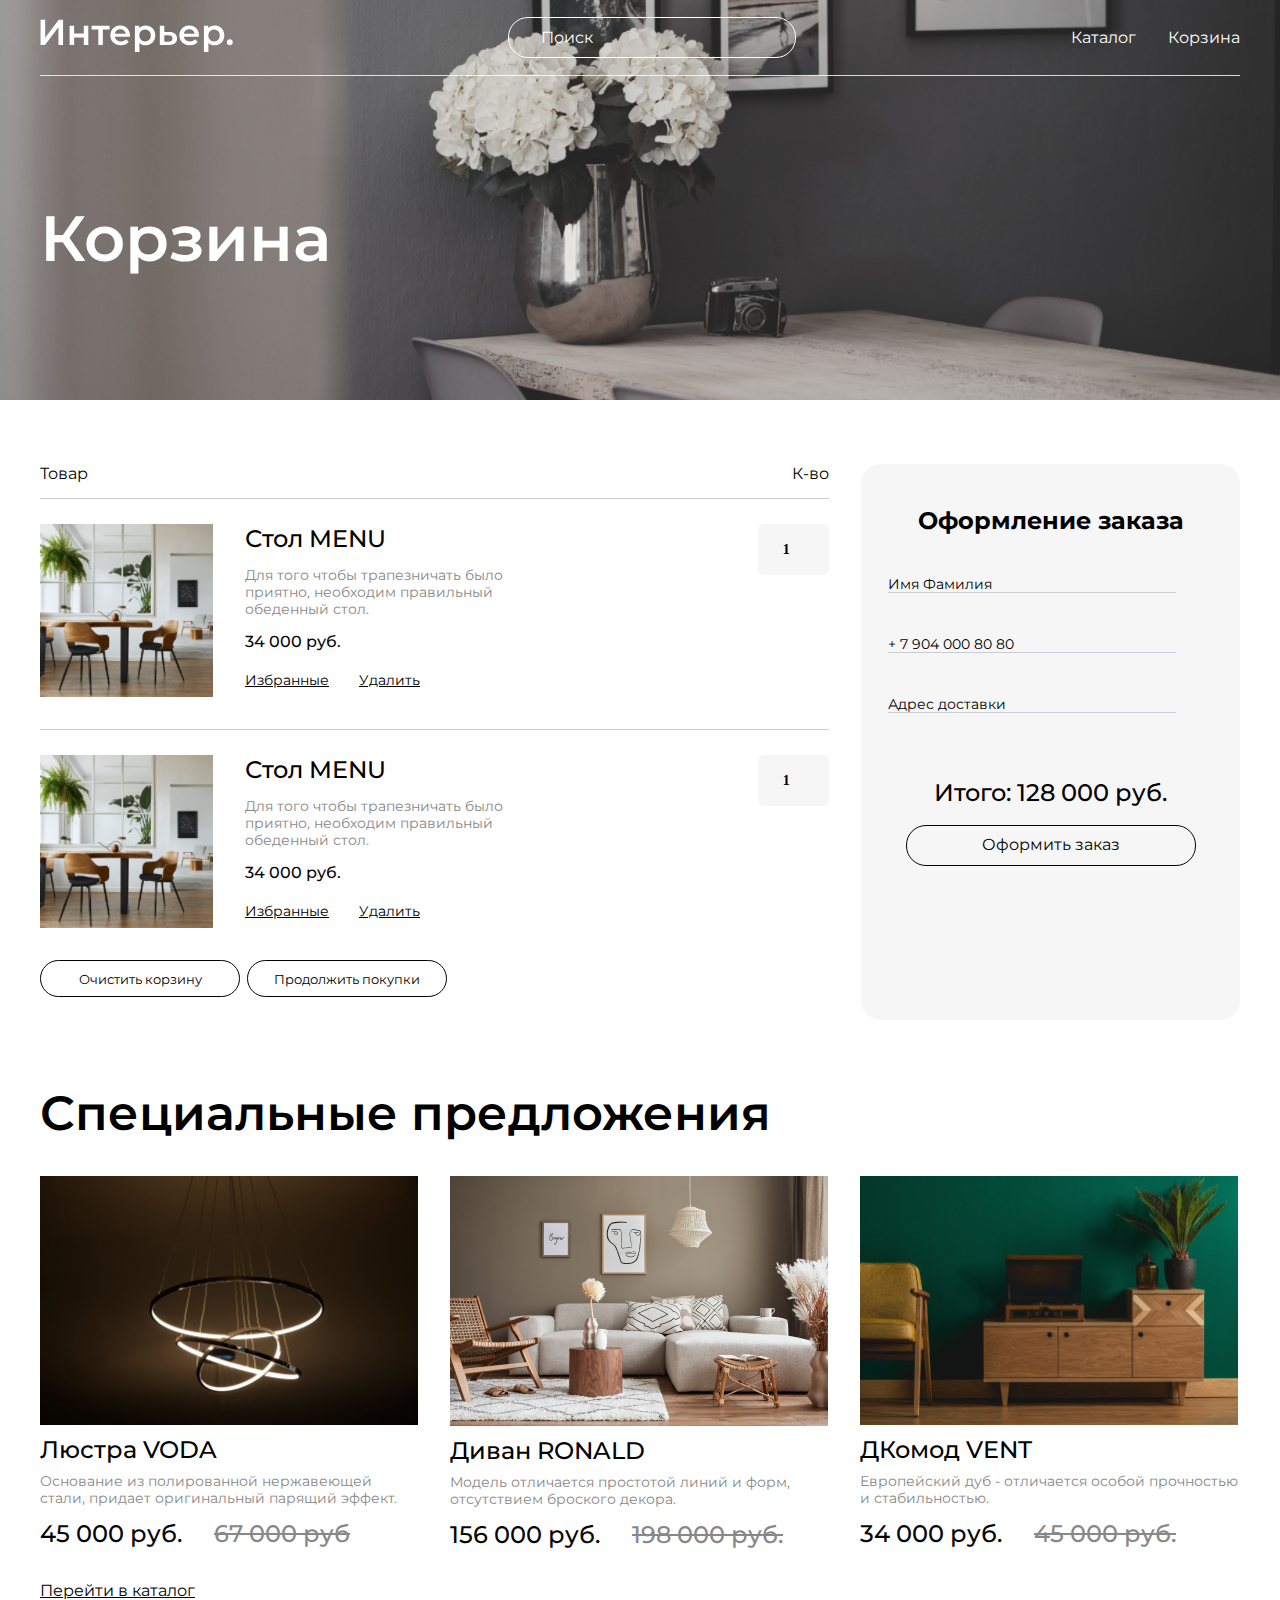
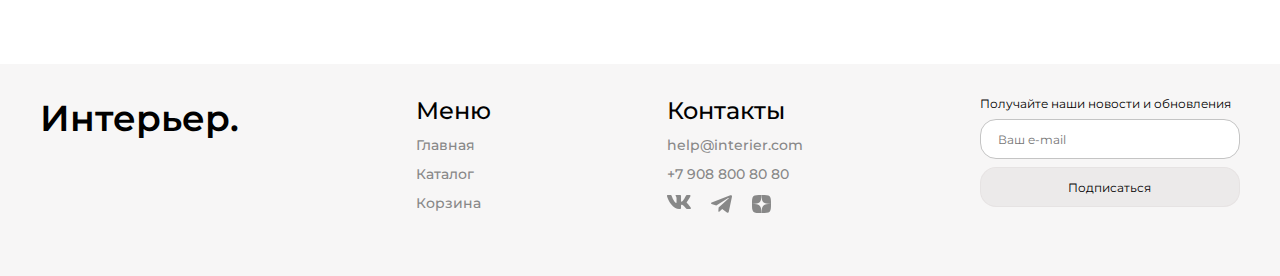
==== commit 49f4ef13: "12" ====
--- a/cart.html
+++ b/cart.html
@@ -94,11 +94,12 @@
 </div>
 
       <input class="cart__input" type="number" value="1" min="1">
-</div>
+    </div>
      <div class="cart__button-box-left">
      <button class="cart__button">Очистить корзину</button><button class="cart__button">Продолжить покупки</button>
      </div>
   </div>
+
   <div class="cart__form center">
     <div class="cart__text">
     <h3 class="cart__form-bigtext">Оформление заказа</h3>
@@ -123,7 +124,7 @@
         <a class="special__link" href="product1.html">Люстра VODA</a>
         <p class="special__text">Основание из полированной нержавеющей стали, придает оригинальный парящий эффект.</p>
         <section class="prices">
-        <p class="price_special">45 000 руб.</p>
+        <p class="price-special">45 000 руб.</p>
         <p class="price">67 000 руб</p>
       </section>
       </article>  
@@ -132,7 +133,7 @@
         <a class="special__link" href="product2.html">Диван RONALD</a>
         <p class="special__text">Модель отличается простотой линий и форм, отсутствием броского декора.</p>
         <section class="prices">
-        <p class="price_special">156 000 руб.</p>
+        <p class="price-special">156 000 руб.</p>
         <p class="price">198 000 руб.</p>
       </section>
       </article>  
@@ -141,10 +142,11 @@
         <a class="special__link" href="product2.html">ДКомод VENT</a>
         <p class="special__text">Европейский дуб - отличается особой прочностью и стабильностью.</p>
         <section class="prices">
-        <p class="price_special">34 000 руб.</p>
+        <p class="price-special">34 000 руб.</p>
         <p class="price">45 000 руб.</p>
       </section>
       </article>  
+      <a class="bottom-link center" href="catalog.html">Перейти в каталог</a>
     </section>
     </div>
     <footer>
--- a/style.css
+++ b/style.css
@@ -1095,8 +1095,6 @@
 
 .filtering-form {
   position: absolute;
-  height: 548px;
-  width: 542px;
   top: calc(100% + 14px);
   right: 0;
   display: flex;
@@ -1130,11 +1128,7 @@
 .filtering-form__content-wrapper {
   display: flex;
   flex-direction: column;
-  flex-wrap: wrap;
   gap: 32px 65px;
-  max-height: 548px;
-  width: 445.5px;
-  height: 468px;
 }
 
 .filtering-form__fieldset {
@@ -1571,6 +1565,56 @@
   .catalog-top__input {
     display: none;
   }
+  .catalog-top__header {
+    border-bottom: none;
+  }
+  .option {
+    display: flex;
+    flex-wrap: wrap;
+  }
+  .option__filter {
+    display: flex;
+    flex-wrap: wrap;
+    flex-direction: column-reverse;
+  }
+  .product-filter {
+    width: 164px;
+    height: 41px;
+    color: rgb(0, 0, 0);
+    font-family: Montserrat;
+    font-size: 14px;
+    font-weight: 500;
+    line-height: 17px;
+    letter-spacing: 0%;
+    text-align: left;
+    margin-right: 34px;
+  }
+  .product-filter1 {
+    width: 203px;
+    height: 41px;
+    color: rgb(0, 0, 0);
+    font-family: Montserrat;
+    font-size: 14px;
+    font-weight: 400;
+    line-height: 17px;
+    letter-spacing: 0%;
+    text-align: left;
+  }
+  .filtering-form {
+    position: absolute;
+    width: 286.5px;
+    left: 16px;
+    gap: 10;
+    padding: 40px 48px 40px 48px;
+    box-shadow: 0px 4px 67px -12px rgba(0, 0, 0, 0.32);
+    background: rgb(255, 255, 255);
+    display: flex;
+    flex-direction: column;
+  }
+  .filtering-form____content-wrapper {
+    display: flex;
+    flex-direction: column;
+  }
   .logo__img {
     width: 99px;
   }
@@ -1578,6 +1622,9 @@
     display: block;
     display: flex;
     gap: 32px;
+  }
+  .icon-mobile {
+    margin-top: 2px;
   }
   .for {
     grid-template-columns: repeat(4, 1fr);
@@ -1640,6 +1687,7 @@
     margin-bottom: 70px;
   }
   .footer__button {
+    margin-top: 69px;
     justify-content: center;
     gap: 8px;
   }
@@ -1654,6 +1702,10 @@
     line-height: 22px;
     letter-spacing: 0px;
     text-align: left;
+  }
+  .cart {
+    grid-template-columns: repeat(8, 1fr);
+    grid-template-rows: 1fr 1fr;
   }
   .cart__form {
     width: 343px;
@@ -1677,6 +1729,10 @@
     letter-spacing: 0px;
     text-align: center;
   }
+  .cart__content {
+    grid-column: span 6;
+    width: 375px;
+  }
   .cart__title {
     height: 58px;
     font-size: 24px;
